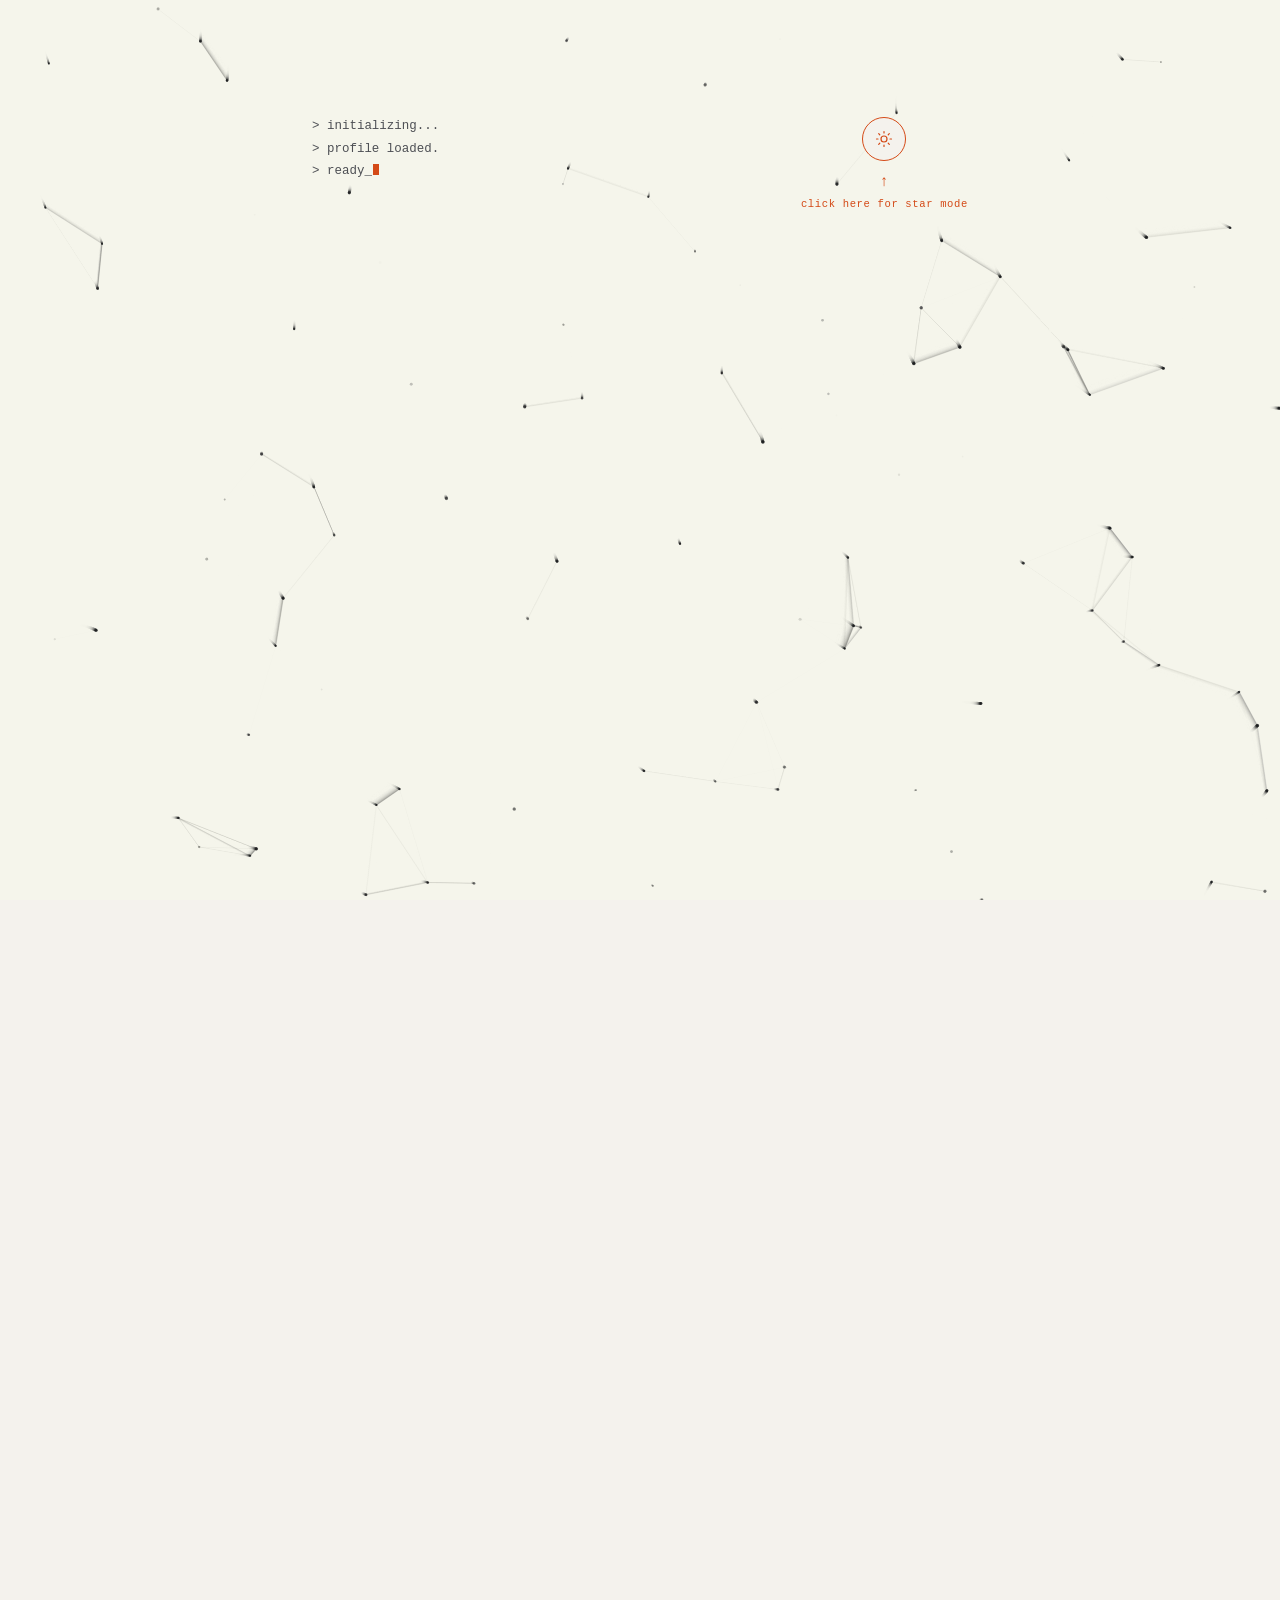
==== index.html @ dfc08e58 "Star mode works" ====
<!DOCTYPE html>
<html lang="en" data-theme="dark">
<head>
  <meta charset="UTF-8" />
  <meta name="viewport" content="width=device-width, initial-scale=1.0" />
  <title>Grigory Shatalin — Software Engineer</title>
  <meta name="description" content="Software engineer joining Circle on the payments team." />
  <link rel="preconnect" href="https://fonts.googleapis.com">
  <link rel="preconnect" href="https://fonts.gstatic.com" crossorigin>
  <link href="https://fonts.googleapis.com/css2?family=Inter:wght@300;400;500;600&display=swap" rel="stylesheet">
  <link rel="stylesheet" href="style.css" />
</head>
<body>
  <canvas id="field" aria-hidden="true"></canvas>

  <div class="constellation-labels" aria-hidden="true"></div>

  <main>

    <header>
      <div class="meta-row">
        <div class="boot" aria-hidden="true">
          <span class="boot-line" data-text="&gt; initializing..."   data-speed="22"></span>
          <span class="boot-line" data-text="&gt; profile loaded."    data-speed="22"></span>
          <span class="boot-line is-prompt" data-text="&gt; ready_"   data-speed="22"></span>
        </div>
        <div class="toggle-cluster">
          <button class="theme-toggle" id="themeToggle" aria-label="Toggle theme">
            <svg class="icon-sun" xmlns="http://www.w3.org/2000/svg" width="18" height="18" viewBox="0 0 24 24" fill="none" stroke="currentColor" stroke-width="1.6" stroke-linecap="round" stroke-linejoin="round">
              <circle cx="12" cy="12" r="4"/><path d="M12 2v2M12 20v2M4.93 4.93l1.41 1.41M17.66 17.66l1.41 1.41M2 12h2M20 12h2M4.93 19.07l1.41-1.41M17.66 6.34l1.41-1.41"/>
            </svg>
            <svg class="icon-moon" xmlns="http://www.w3.org/2000/svg" width="18" height="18" viewBox="0 0 24 24" fill="none" stroke="currentColor" stroke-width="1.6" stroke-linecap="round" stroke-linejoin="round">
              <path d="M21 12.79A9 9 0 1 1 11.21 3 7 7 0 0 0 21 12.79z"/>
            </svg>
          </button>
          <span class="toggle-hint" aria-hidden="true">
            <span class="hint-arrow">↑</span>
            <span class="hint-text hint-light">click here for star mode</span>
            <span class="hint-text hint-dark">click here for light mode</span>
          </span>
        </div>
      </div>

      <h1 class="display" aria-label="Grigory Shatalin">
        <span class="display-line" data-text="Grigory"  data-speed="80"></span>
        <span class="display-line" data-text="Shatalin" data-speed="80"></span>
      </h1>

      <p class="lede">
        Software engineer joining <a href="https://www.circle.com" class="link" data-decode target="_blank" rel="noopener noreferrer">Circle</a>'s payments team in late May. Past work across AI, finance, and data visualization — building systems that need to be reliable, fast, and clear.
      </p>
    </header>

    <section class="reveal">
      <div class="section-head">
        <span class="kicker" data-decode>Selected Work</span>
        <span class="kicker-rule" aria-hidden="true"></span>
      </div>
      <ol class="work">

        <li>
          <a class="row" href="https://github.com/grigoryshatalin/BuffAI" target="_blank" rel="noopener noreferrer">
            <span class="row-num" data-decode>001</span>
            <span class="row-body">
              <span class="row-title" data-decode>BuffAI</span>
              <span class="row-desc">Full-stack AI web application — JavaScript, Python, Handlebars.</span>
            </span>
            <span class="row-meta">
              <span class="row-arrow" aria-hidden="true">
                <svg xmlns="http://www.w3.org/2000/svg" width="13" height="13" viewBox="0 0 24 24" fill="none" stroke="currentColor" stroke-width="1.6" stroke-linecap="round" stroke-linejoin="round">
                  <line x1="7" y1="17" x2="17" y2="7"/><polyline points="7 7 17 7 17 17"/>
                </svg>
              </span>
            </span>
          </a>
        </li>

        <li>
          <a class="row" href="https://github.com/grigoryshatalin/powerbi-visuals-heatmap" target="_blank" rel="noopener noreferrer">
            <span class="row-num" data-decode>002</span>
            <span class="row-body">
              <span class="row-title" data-decode>Power BI Heatmap</span>
              <span class="row-desc">Contributed to Microsoft's open-source Power BI custom visual.</span>
            </span>
            <span class="row-meta">
              <span class="row-arrow" aria-hidden="true">
                <svg xmlns="http://www.w3.org/2000/svg" width="13" height="13" viewBox="0 0 24 24" fill="none" stroke="currentColor" stroke-width="1.6" stroke-linecap="round" stroke-linejoin="round">
                  <line x1="7" y1="17" x2="17" y2="7"/><polyline points="7 7 17 7 17 17"/>
                </svg>
              </span>
            </span>
          </a>
        </li>

        <li>
          <a class="row" href="https://github.com/grigoryshatalin/KalshiNFL" target="_blank" rel="noopener noreferrer">
            <span class="row-num" data-decode>003</span>
            <span class="row-body">
              <span class="row-title" data-decode>KalshiNFL</span>
              <span class="row-desc">Tooling for tracking NFL game odds via Kalshi's prediction markets API.</span>
            </span>
            <span class="row-meta">
              <span class="row-arrow" aria-hidden="true">
                <svg xmlns="http://www.w3.org/2000/svg" width="13" height="13" viewBox="0 0 24 24" fill="none" stroke="currentColor" stroke-width="1.6" stroke-linecap="round" stroke-linejoin="round">
                  <line x1="7" y1="17" x2="17" y2="7"/><polyline points="7 7 17 7 17 17"/>
                </svg>
              </span>
            </span>
          </a>
        </li>

      </ol>
    </section>

    <section class="reveal">
      <div class="section-head">
        <span class="kicker" data-decode>Stack</span>
        <span class="kicker-rule" aria-hidden="true"></span>
      </div>
      <dl class="stack">
        <div class="stack-row">
          <dt data-decode>&gt; languages</dt>
          <dd data-decode>JavaScript · TypeScript · Python · SQL</dd>
        </div>
        <div class="stack-row">
          <dt data-decode>&gt; frontend</dt>
          <dd data-decode>React · HTML5 Canvas · D3.js</dd>
        </div>
        <div class="stack-row">
          <dt data-decode>&gt; backend</dt>
          <dd data-decode>Node.js · REST APIs</dd>
        </div>
        <div class="stack-row">
          <dt data-decode>&gt; tooling</dt>
          <dd data-decode>Power BI SDK · Handlebars · Git</dd>
        </div>
      </dl>
    </section>

    <section class="reveal">
      <div class="section-head">
        <span class="kicker" data-decode>Approach</span>
        <span class="kicker-rule" aria-hidden="true"></span>
      </div>
      <ul class="principles">
        <li data-decode>Reliability before novelty.</li>
        <li data-decode>Clarity before cleverness.</li>
        <li data-decode>Ship — and own what you ship.</li>
      </ul>
    </section>

    <section class="reveal">
      <div class="section-head">
        <span class="kicker" data-decode>Elsewhere</span>
        <span class="kicker-rule" aria-hidden="true"></span>
      </div>
      <ul class="links-list">
        <li><a class="text-link" data-decode href="https://www.linkedin.com/in/grigory-shatalin/" target="_blank" rel="noopener noreferrer">LinkedIn</a></li>
        <li><a class="text-link" data-decode href="Software_Engineer_Resume.pdf" target="_blank" rel="noopener noreferrer">Resume</a></li>
        <li><a class="text-link" data-decode href="https://github.com/grigoryshatalin" target="_blank" rel="noopener noreferrer">GitHub</a></li>
        <li><a class="text-link" data-decode href="mailto:grshatalin@outlook.com">Email</a></li>
        <li><a class="text-link" data-decode href="https://x.com/g_shatalin" target="_blank" rel="noopener noreferrer">Twitter</a></li>
      </ul>
    </section>

    <section class="reveal">
      <div class="section-head">
        <span class="kicker" data-decode>Colophon</span>
        <span class="kicker-rule" aria-hidden="true"></span>
      </div>
      <div class="colophon">
        <p data-decode>Built with vanilla JavaScript and HTML5 canvas.</p>
        <p data-decode>No frameworks. No analytics. No tracking.</p>
        <p data-decode>Last revision: May 2026.</p>
      </div>
    </section>

    <footer class="reveal">
      <span class="signoff">
        <span class="breath-glyph" aria-hidden="true"></span>
        <span>Grigory Shatalin · 2026</span>
      </span>
    </footer>

  </main>

  <script src="script.js"></script>
</body>
</html>
---- style.css ----
/* ================================================================
   Reset
================================================================ */
*, *::before, *::after {
  box-sizing: border-box;
  margin: 0;
  padding: 0;
}

/* ================================================================
   Tokens
================================================================ */
:root {
  --bg:        #f4f2ed;
  --bg-deep:   #ecebe5;
  --text:      #0d0e10;
  --soft:      #4d4f54;
  --mute:      #9ea0a4;
  --line:      rgba(13, 14, 16, 0.10);
  --line-hi:   rgba(13, 14, 16, 0.22);
  --accent:    #d44a17;
  --field-rgb: 13, 14, 16;
}

[data-theme="dark"] {
  --bg:        #060607;
  --bg-deep:   #000000;
  --text:      #f4f3ef;
  --soft:      #aeb0b4;
  --mute:      #5a5c61;
  --line:      rgba(244, 243, 239, 0.08);
  --line-hi:   rgba(244, 243, 239, 0.22);
  --accent:    #ff9b5a;
  --field-rgb: 244, 243, 239;
}

/* ================================================================
   Base
================================================================ */
html {
  font-size: 16px;
  -webkit-font-smoothing: antialiased;
  -moz-osx-font-smoothing: grayscale;
  text-rendering: optimizeLegibility;
}

body {
  background: var(--bg);
  color: var(--text);
  font-family: "Inter", -apple-system, BlinkMacSystemFont, "Segoe UI", Helvetica, Arial, sans-serif;
  font-feature-settings: "ss01", "ss02", "cv11";
  font-weight: 400;
  line-height: 1.55;
  min-height: 100vh;
  overflow-x: hidden;
  position: relative;
  transition: background-color 0.7s ease, color 0.7s ease;
}

body::before {
  content: "";
  position: fixed;
  inset: 0;
  z-index: 0;
  pointer-events: none;
  background: radial-gradient(120% 90% at 50% 45%, transparent 50%, var(--bg-deep) 100%);
  opacity: 0.9;
}

::selection { background: var(--accent); color: var(--bg); }

/* ================================================================
   Field canvas
================================================================ */
#field {
  position: fixed;
  inset: 0;
  width: 100%;
  height: 100%;
  z-index: 0;
  pointer-events: none;
}

/* ================================================================
   Constellation labels — one floating label per constellation,
   positioned & faded by JS based on per-constellation disturbance.
   Hidden entirely in light mode.
================================================================ */
.constellation-labels {
  position: fixed;
  inset: 0;
  pointer-events: none;
  z-index: 0;
}
.constellation-label {
  position: fixed;
  top: 0;
  left: 0;
  font-family: ui-monospace, "SF Mono", Menlo, Consolas, monospace;
  font-size: 0.62rem;
  letter-spacing: 0.32em;
  color: var(--soft);
  text-transform: uppercase;
  font-weight: 500;
  white-space: nowrap;
  padding-left: 0.32em;
  pointer-events: none;
  opacity: 0;
  will-change: opacity, transform, filter;
  transition: opacity 0.6s ease, filter 0.6s ease;
}
[data-theme="light"] .constellation-labels {
  opacity: 0;
  visibility: hidden;
}

/* ================================================================
   Layout
================================================================ */
main {
  position: relative;
  z-index: 1;
  max-width: 720px;
  margin: 0 auto;
  padding: 13vh 32px 16vh;
  display: flex;
  flex-direction: column;
  gap: 11vh;
}

/* ================================================================
   Reveal animations (sections, after boot completes)
================================================================ */
.reveal {
  opacity: 0;
}
.reveal.is-visible {
  animation: reveal 1.0s cubic-bezier(0.16, 1, 0.3, 1) both;
  animation-delay: var(--delay, 0ms);
}
@keyframes reveal {
  0%   { opacity: 0; transform: translate3d(0, 18px, 0); }
  100% { opacity: 1; transform: translate3d(0, 0, 0); }
}

/* ================================================================
   Decode targets — JS scrambles + locks them char-by-char on reveal.
   While decoding, render in mono so glyph widths are stable.
================================================================ */
[data-decode] {
  font-variant-ligatures: none;
  transition: color 0.55s ease;
}
[data-decode].is-decoding {
  font-family: ui-monospace, "SF Mono", Menlo, Consolas, monospace !important;
  letter-spacing: 0 !important;
  color: var(--accent);
  transition: color 0s;
}
[data-decode].is-hovered {
  color: var(--accent);
  transition: color 0s;
}

/* ================================================================
   Header
================================================================ */
header { display: flex; flex-direction: column; gap: 56px; }

.meta-row {
  display: flex;
  align-items: flex-start;
  justify-content: space-between;
  gap: 16px;
}

/* Toggle cluster: button + hint, stacked vertically, right-aligned */
.toggle-cluster {
  display: flex;
  flex-direction: column;
  align-items: center;
  gap: 12px;
  flex-shrink: 0;
  pointer-events: auto;
}

.theme-toggle {
  background: var(--bg);
  border: 1px solid var(--line-hi);
  color: var(--text);
  cursor: pointer;
  width: 44px;
  height: 44px;
  border-radius: 50%;
  display: flex;
  align-items: center;
  justify-content: center;
  flex-shrink: 0;
  position: relative;
  transition:
    color 0.4s ease,
    border-color 0.4s ease,
    background-color 0.4s ease,
    box-shadow 0.4s ease,
    transform 0.6s cubic-bezier(0.16,1,0.3,1);
}
.theme-toggle:hover {
  color: var(--accent);
  border-color: var(--accent);
  transform: rotate(40deg);
}

/* In light mode: button glows softly to draw attention */
[data-theme="light"] .theme-toggle {
  color: var(--accent);
  border-color: var(--accent);
  animation: toggle-pulse 2.6s cubic-bezier(0.42, 0, 0.58, 1) infinite;
}
@keyframes toggle-pulse {
  0%, 100% { box-shadow: 0 0 0 0 rgba(212, 74, 23, 0.0); }
  50%      { box-shadow: 0 0 0 9px rgba(212, 74, 23, 0.14); }
}
[data-theme="light"] .theme-toggle:hover {
  animation-play-state: paused;
  box-shadow: 0 0 0 9px rgba(212, 74, 23, 0.20);
}

[data-theme="light"] .icon-moon { display: none; }
[data-theme="dark"]  .icon-sun  { display: none; }

/* Hint caption beneath the toggle — visible in both modes,
   with different text shown depending on current theme. */
.toggle-hint {
  display: flex;
  flex-direction: column;
  align-items: center;
  gap: 5px;
  font-family: ui-monospace, "SF Mono", Menlo, Consolas, monospace;
  font-size: 0.66rem;
  text-align: center;
  color: var(--accent);
  letter-spacing: 0.06em;
  line-height: 1.3;
  text-transform: lowercase;
  white-space: nowrap;
  animation: hint-flicker 3s ease-in-out infinite;
}
.hint-arrow {
  font-size: 0.95rem;
  display: inline-block;
  animation: hint-bounce 1.6s ease-in-out infinite;
}
.hint-text { display: none; }
[data-theme="light"] .hint-light { display: inline; }
[data-theme="dark"]  .hint-dark  { display: inline; }
@keyframes hint-flicker {
  0%, 100% { opacity: 0.55; }
  50%      { opacity: 1; }
}
@keyframes hint-bounce {
  0%, 100% { transform: translateY(0); }
  50%      { transform: translateY(-4px); }
}

/* ================================================================
   Boot terminal
================================================================ */
.boot {
  display: flex;
  flex-direction: column;
  gap: 4px;
  font-family: ui-monospace, "SF Mono", "JetBrains Mono", Menlo, Consolas, "Roboto Mono", monospace;
  font-size: 0.78rem;
  line-height: 1.5;
  letter-spacing: 0;
  color: var(--soft);
}

.boot-line {
  display: block;
  min-height: 1.2em;
  white-space: pre;
}

.boot-line.is-typing::after {
  content: "▍";
  display: inline-block;
  margin-left: 2px;
  color: var(--accent);
  animation: caret-blink 0.85s steps(1) infinite;
  transform: translateY(0.05em);
}

.boot-line.is-prompt.is-done::after {
  content: "";
  display: inline-block;
  width: 0.5em;
  height: 0.95em;
  background: var(--accent);
  margin-left: 1px;
  vertical-align: -0.08em;
  animation: caret-blink 1.0s steps(1) infinite;
}

@keyframes caret-blink {
  0%, 49%   { opacity: 1; }
  50%, 100% { opacity: 0; }
}

/* ================================================================
   Display headline
================================================================ */
.display {
  font-family: "Inter", sans-serif;
  font-weight: 500;
  font-size: clamp(3.5rem, 11vw, 7.75rem);
  line-height: 0.95;
  letter-spacing: -0.055em;
  color: var(--text);
  font-feature-settings: "ss01", "cv11";
  display: flex;
  flex-direction: column;
}

.display-line {
  display: block;
  min-height: 0.95em;
  white-space: pre;
}

.display-line.is-typing::after {
  content: "";
  display: inline-block;
  width: 0.55em;
  height: 0.78em;
  background: var(--accent);
  margin-left: 0.04em;
  vertical-align: -0.06em;
  animation: caret-blink 0.85s steps(1) infinite;
}

/* ================================================================
   Lede
================================================================ */
.lede {
  font-size: clamp(1.05rem, 1.4vw, 1.2rem);
  line-height: 1.55;
  font-weight: 400;
  letter-spacing: -0.012em;
  color: var(--soft);
  max-width: 50ch;
  opacity: 0;
  transform: translate3d(0, 10px, 0);
  transition: opacity 1.0s ease, transform 1.0s cubic-bezier(0.16,1,0.3,1);
}
.lede.is-visible {
  opacity: 1;
  transform: translate3d(0, 0, 0);
}

.link {
  color: var(--text);
  text-decoration: none;
  border-bottom: 1px solid var(--line-hi);
  padding-bottom: 1px;
  transition: color 0.4s ease, border-color 0.4s ease;
}
.link:hover { color: var(--accent); border-color: var(--accent); }

/* ================================================================
   Section head
================================================================ */
.section-head {
  display: flex;
  align-items: center;
  gap: 16px;
  margin-bottom: 32px;
}

.kicker {
  font-family: ui-monospace, "SF Mono", Menlo, Consolas, monospace;
  font-size: 0.72rem;
  letter-spacing: 0.10em;
  text-transform: uppercase;
  color: var(--mute);
  font-weight: 500;
  flex-shrink: 0;
  white-space: nowrap;
}

.kicker-rule {
  flex: 1;
  height: 1px;
  background: var(--line);
}

/* ================================================================
   Work rows
================================================================ */
.work {
  list-style: none;
  display: flex;
  flex-direction: column;
}

.row {
  display: grid;
  grid-template-columns: auto 1fr auto;
  align-items: baseline;
  gap: 32px;
  padding: 26px 0;
  border-top: 1px solid var(--line);
  text-decoration: none;
  color: var(--text);
  position: relative;
  transition: color 0.45s ease;
}
.work li:last-child .row { border-bottom: 1px solid var(--line); }

.row::after {
  content: "";
  position: absolute;
  left: 0;
  bottom: -1px;
  height: 1px;
  width: 100%;
  background: var(--text);
  transform: scaleX(0);
  transform-origin: 0 50%;
  transition: transform 0.7s cubic-bezier(0.16,1,0.3,1);
}
.row:hover::after { transform: scaleX(1); }

.row-num {
  font-family: ui-monospace, "SF Mono", Menlo, Consolas, monospace;
  font-size: 0.74rem;
  font-weight: 500;
  color: var(--mute);
  letter-spacing: 0.04em;
  font-variant-numeric: tabular-nums;
  transition: color 0.45s ease;
}

.row-body {
  display: flex;
  flex-direction: column;
  gap: 6px;
  min-width: 0;
}

.row-title {
  font-size: clamp(1.25rem, 2vw, 1.55rem);
  font-weight: 500;
  letter-spacing: -0.03em;
  line-height: 1.15;
  color: var(--text);
}

.row-desc {
  font-size: 0.92rem;
  font-weight: 400;
  color: var(--soft);
  line-height: 1.55;
  max-width: 56ch;
}

.row-meta { display: flex; align-items: center; }

.row-arrow {
  width: 30px;
  height: 30px;
  border: 1px solid var(--line);
  border-radius: 50%;
  display: flex;
  align-items: center;
  justify-content: center;
  color: var(--mute);
  transition: color 0.45s ease, border-color 0.45s ease, transform 0.7s cubic-bezier(0.16,1,0.3,1);
}
.row-arrow svg { transition: transform 0.55s cubic-bezier(0.16,1,0.3,1); }

.row:hover .row-num   { color: var(--text); }
.row:hover .row-arrow { color: var(--text); border-color: var(--text); }
.row:hover .row-arrow svg { transform: translate(2px, -2px); }

/* ================================================================
   Stack — terminal-style key/value list
================================================================ */
.stack {
  display: flex;
  flex-direction: column;
  gap: 10px;
  font-family: ui-monospace, "SF Mono", Menlo, Consolas, monospace;
  font-size: 0.86rem;
  line-height: 1.5;
}
.stack-row {
  display: grid;
  grid-template-columns: 13ch 1fr;
  gap: 12px;
  align-items: baseline;
}
.stack-row dt {
  color: var(--mute);
  letter-spacing: 0.02em;
}
.stack-row dd {
  color: var(--text);
  letter-spacing: 0.005em;
}

/* ================================================================
   Approach — short principles list
================================================================ */
.principles {
  list-style: none;
  display: flex;
  flex-direction: column;
  gap: 8px;
  font-family: ui-monospace, "SF Mono", Menlo, Consolas, monospace;
  font-size: 0.92rem;
  color: var(--text);
}
.principles li {
  position: relative;
  padding-left: 22px;
}
.principles li::before {
  content: "→";
  position: absolute;
  left: 0;
  color: var(--accent);
}

/* ================================================================
   Elsewhere
================================================================ */
.links-list {
  list-style: none;
  display: flex;
  flex-wrap: wrap;
  gap: 6px 28px;
}

.text-link {
  position: relative;
  font-size: 1rem;
  font-weight: 400;
  color: var(--text);
  text-decoration: none;
  display: inline-block;
  padding: 4px 0;
  background-image: linear-gradient(currentColor, currentColor);
  background-position: 0 100%;
  background-repeat: no-repeat;
  background-size: 0% 1px;
  transition: color 0.4s ease, background-size 0.55s cubic-bezier(0.16,1,0.3,1);
}
.text-link:hover { color: var(--accent); background-size: 100% 1px; }

/* ================================================================
   Colophon
================================================================ */
.colophon {
  display: flex;
  flex-direction: column;
  gap: 6px;
  font-family: ui-monospace, "SF Mono", Menlo, Consolas, monospace;
  font-size: 0.82rem;
  color: var(--soft);
  line-height: 1.6;
}

/* ================================================================
   Footer
================================================================ */
footer { padding-top: 16px; }

.signoff {
  display: inline-flex;
  align-items: center;
  gap: 12px;
  font-size: 0.78rem;
  color: var(--mute);
  font-weight: 400;
  font-family: ui-monospace, "SF Mono", Menlo, Consolas, monospace;
}

.breath-glyph {
  width: 7px;
  height: 7px;
  border-radius: 50%;
  background: var(--accent);
  will-change: transform, opacity;
  animation: glyph-breathe 8s cubic-bezier(0.42, 0, 0.58, 1) infinite;
}
@keyframes glyph-breathe {
  0%, 100% { transform: scale(0.7);  opacity: 0.5; }
  50%      { transform: scale(1.15); opacity: 1; }
}

/* ================================================================
   Responsive
================================================================ */
@media (max-width: 640px) {
  main {
    padding: 9vh 22px 12vh;
    gap: 9vh;
  }
  header { gap: 42px; }
  .display { font-size: clamp(2.85rem, 14vw, 5rem); }
  .row { grid-template-columns: auto 1fr auto; gap: 18px; padding: 22px 0; }
  .row-title { font-size: 1.2rem; }
  .lede { font-size: 1.02rem; }
  .links-list { gap: 4px 22px; }
  .stack-row { grid-template-columns: 11ch 1fr; gap: 8px; }
  .stack { font-size: 0.78rem; }
}

@media (prefers-reduced-motion: reduce) {
  *, *::before, *::after {
    animation-duration: 0.001ms !important;
    animation-iteration-count: 1 !important;
    transition-duration: 0.001ms !important;
  }
  #field { display: none; }
  .lede, .reveal { opacity: 1 !important; transform: none !important; }
}
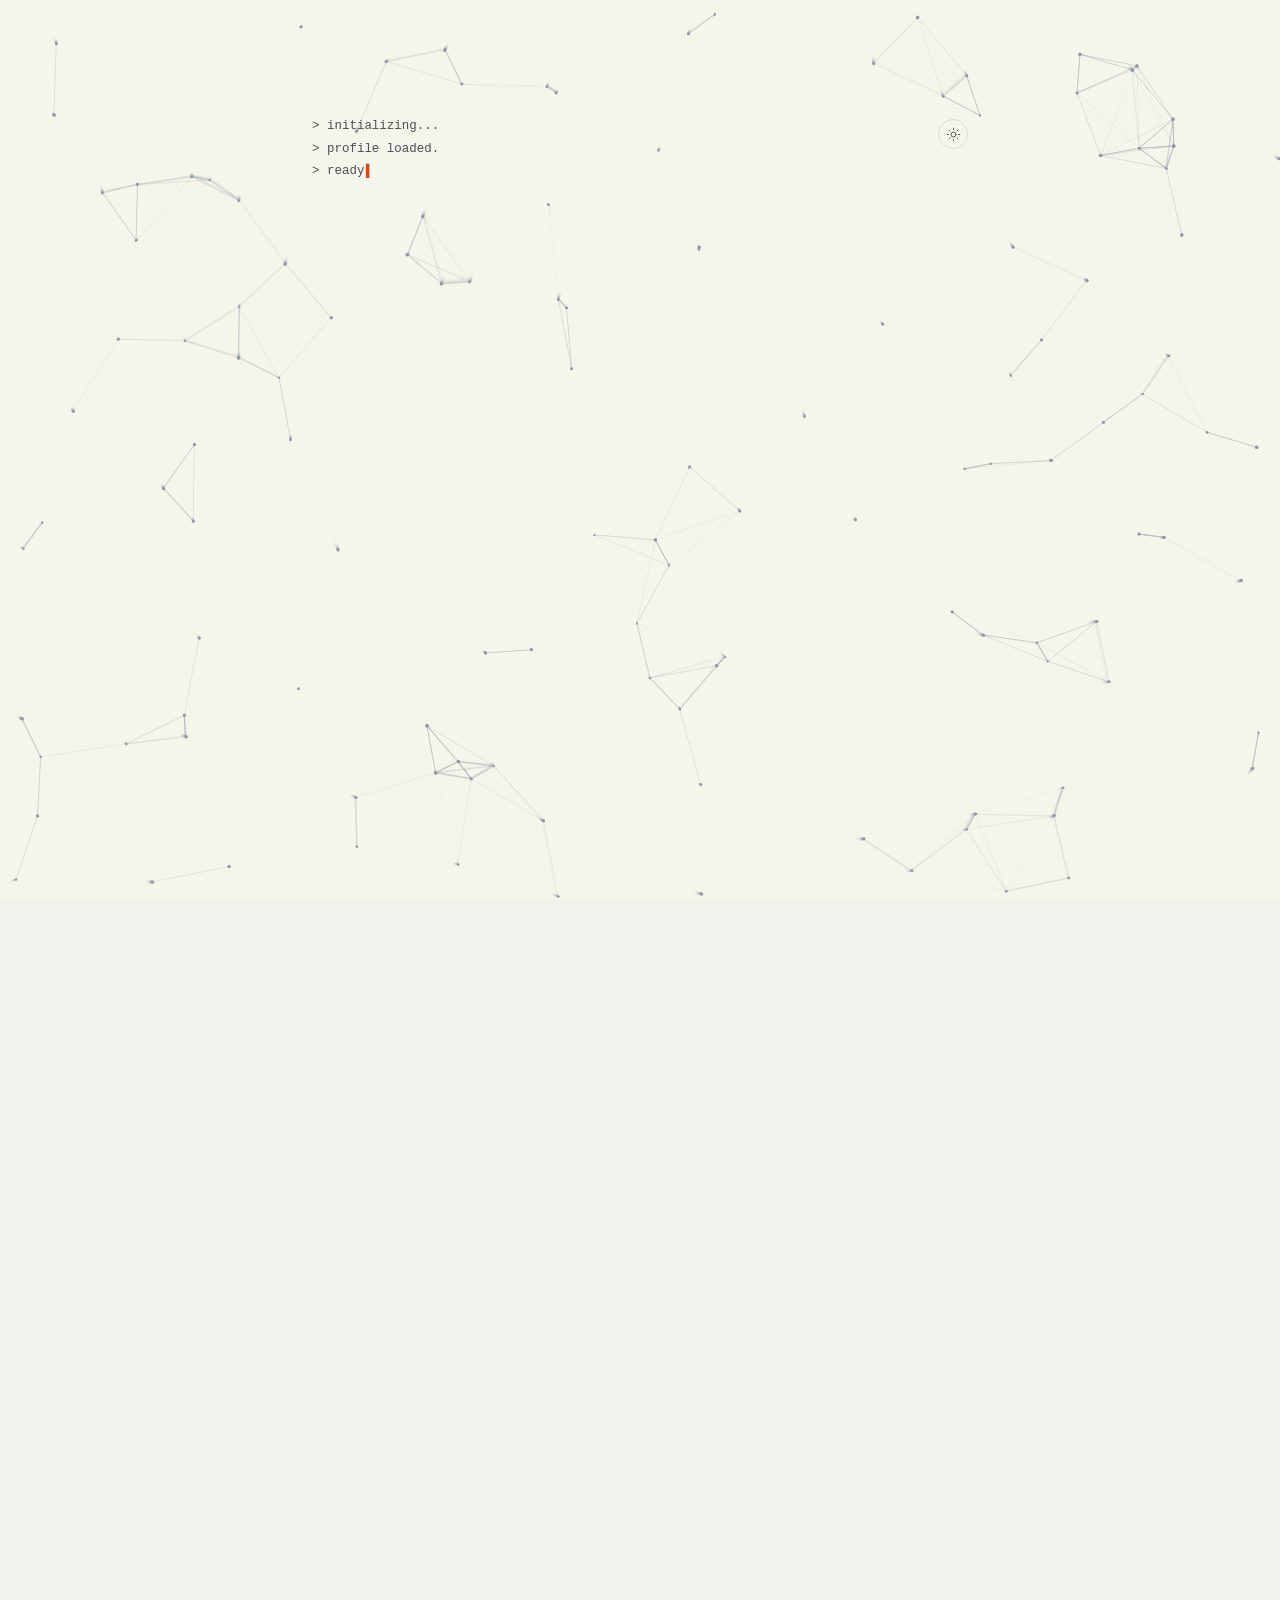
==== commit cc09e855: "Added experience and education" ====
--- a/index.html
+++ b/index.html
@@ -4,7 +4,7 @@
   <meta charset="UTF-8" />
   <meta name="viewport" content="width=device-width, initial-scale=1.0" />
   <title>Grigory Shatalin — Software Engineer</title>
-  <meta name="description" content="Software engineer joining Circle on the payments team." />
+  <meta name="description" content="Software engineer joining Circle's payments team. Researching multimodal AI at NSF iSAT, studying CS at CU Boulder." />
   <link rel="preconnect" href="https://fonts.googleapis.com">
   <link rel="preconnect" href="https://fonts.gstatic.com" crossorigin>
   <link href="https://fonts.googleapis.com/css2?family=Inter:wght@300;400;500;600&display=swap" rel="stylesheet">
@@ -13,8 +13,6 @@
 <body>
   <canvas id="field" aria-hidden="true"></canvas>
 
-  <div class="constellation-labels" aria-hidden="true"></div>
-
   <main>
 
     <header>
@@ -24,21 +22,14 @@
           <span class="boot-line" data-text="&gt; profile loaded."    data-speed="22"></span>
           <span class="boot-line is-prompt" data-text="&gt; ready_"   data-speed="22"></span>
         </div>
-        <div class="toggle-cluster">
-          <button class="theme-toggle" id="themeToggle" aria-label="Toggle theme">
-            <svg class="icon-sun" xmlns="http://www.w3.org/2000/svg" width="18" height="18" viewBox="0 0 24 24" fill="none" stroke="currentColor" stroke-width="1.6" stroke-linecap="round" stroke-linejoin="round">
-              <circle cx="12" cy="12" r="4"/><path d="M12 2v2M12 20v2M4.93 4.93l1.41 1.41M17.66 17.66l1.41 1.41M2 12h2M20 12h2M4.93 19.07l1.41-1.41M17.66 6.34l1.41-1.41"/>
-            </svg>
-            <svg class="icon-moon" xmlns="http://www.w3.org/2000/svg" width="18" height="18" viewBox="0 0 24 24" fill="none" stroke="currentColor" stroke-width="1.6" stroke-linecap="round" stroke-linejoin="round">
-              <path d="M21 12.79A9 9 0 1 1 11.21 3 7 7 0 0 0 21 12.79z"/>
-            </svg>
-          </button>
-          <span class="toggle-hint" aria-hidden="true">
-            <span class="hint-arrow">↑</span>
-            <span class="hint-text hint-light">click here for star mode</span>
-            <span class="hint-text hint-dark">click here for light mode</span>
-          </span>
-        </div>
+        <button class="theme-toggle" id="themeToggle" aria-label="Toggle theme">
+          <svg class="icon-sun" xmlns="http://www.w3.org/2000/svg" width="15" height="15" viewBox="0 0 24 24" fill="none" stroke="currentColor" stroke-width="1.5" stroke-linecap="round" stroke-linejoin="round">
+            <circle cx="12" cy="12" r="4"/><path d="M12 2v2M12 20v2M4.93 4.93l1.41 1.41M17.66 17.66l1.41 1.41M2 12h2M20 12h2M4.93 19.07l1.41-1.41M17.66 6.34l1.41-1.41"/>
+          </svg>
+          <svg class="icon-moon" xmlns="http://www.w3.org/2000/svg" width="15" height="15" viewBox="0 0 24 24" fill="none" stroke="currentColor" stroke-width="1.5" stroke-linecap="round" stroke-linejoin="round">
+            <path d="M21 12.79A9 9 0 1 1 11.21 3 7 7 0 0 0 21 12.79z"/>
+          </svg>
+        </button>
       </div>
 
       <h1 class="display" aria-label="Grigory Shatalin">
@@ -47,13 +38,102 @@
       </h1>
 
       <p class="lede">
-        Software engineer joining <a href="https://www.circle.com" class="link" data-decode target="_blank" rel="noopener noreferrer">Circle</a>'s payments team in late May. Past work across AI, finance, and data visualization — building systems that need to be reliable, fast, and clear.
+        Software engineer joining <a href="https://www.circle.com" class="link" data-decode target="_blank" rel="noopener noreferrer">Circle</a>'s payments team in late May. Currently researching multimodal AI at the <a href="https://www.colorado.edu/research/ai-institute/" class="link" data-decode target="_blank" rel="noopener noreferrer">NSF iSAT</a> institute and studying CS at CU Boulder.
       </p>
+
+      <ul class="top-links">
+        <li><a class="top-link" data-decode href="Software_Engineer_Resume.pdf" target="_blank" rel="noopener noreferrer">Resume</a></li>
+        <li><a class="top-link" data-decode href="https://www.linkedin.com/in/grigory-shatalin/" target="_blank" rel="noopener noreferrer">LinkedIn</a></li>
+        <li><a class="top-link" data-decode href="https://github.com/grigoryshatalin" target="_blank" rel="noopener noreferrer">GitHub</a></li>
+        <li><a class="top-link" data-decode href="mailto:grshatalin@outlook.com">Email</a></li>
+        <li><a class="top-link" data-decode href="https://x.com/g_shatalin" target="_blank" rel="noopener noreferrer">Twitter</a></li>
+      </ul>
     </header>
 
     <section class="reveal">
       <div class="section-head">
-        <span class="kicker" data-decode>Selected Work</span>
+        <span class="kicker" data-decode>Experience</span>
+        <span class="kicker-rule" aria-hidden="true"></span>
+      </div>
+
+      <ol class="entries">
+        <li class="entry">
+          <div class="entry-head">
+            <div class="entry-title-block">
+              <h3 class="entry-title" data-decode>Undergraduate Research Intern</h3>
+              <p class="entry-org">NSF AI Institute for Student-AI Teaming (iSAT)</p>
+            </div>
+            <div class="entry-meta">
+              <span class="entry-loc">Boulder, CO</span>
+              <span class="entry-date">2025 — Present</span>
+            </div>
+          </div>
+          <ul class="entry-bullets">
+            <li>Developed AI classroom partners in Python and TypeScript, enhancing response pipelines with retrieval-augmented generation and multimodal embeddings.</li>
+            <li>Built scalable multimodal ML systems across speech, gaze, text, and video — with data pipelines for preprocessing, annotation, and evaluation in collaborative learning environments.</li>
+          </ul>
+        </li>
+        <li class="entry">
+          <div class="entry-head">
+            <div class="entry-title-block">
+              <h3 class="entry-title" data-decode>Software Engineering Intern</h3>
+              <p class="entry-org">Akvelon</p>
+            </div>
+            <div class="entry-meta">
+              <span class="entry-loc">Bellevue, WA</span>
+              <span class="entry-date">Jun — Aug 2023</span>
+            </div>
+          </div>
+          <ul class="entry-bullets">
+            <li>Modernized server data handling and added security features across four open-source Microsoft Power BI visuals in TypeScript — see <a class="link" href="https://github.com/microsoft/powerbi-visuals-heatmap/pull/119" target="_blank" rel="noopener noreferrer" data-decode>heatmap PR #119</a>.</li>
+            <li>Built IoT devices and processed 1M+ environmental readings in SQL on Azure for the city of Bellevue's Air Quality project.</li>
+          </ul>
+        </li>
+      </ol>
+    </section>
+
+    <section class="reveal">
+      <div class="section-head">
+        <span class="kicker" data-decode>Education</span>
+        <span class="kicker-rule" aria-hidden="true"></span>
+      </div>
+
+      <figure class="buffalo-stage" aria-hidden="true">
+        <canvas id="buffalo"></canvas>
+        <figcaption class="buffalo-caption" data-decode>// go buffs</figcaption>
+      </figure>
+
+      <ol class="entries">
+        <li class="entry">
+          <div class="entry-head">
+            <div class="entry-title-block">
+              <h3 class="entry-title" data-decode>B.S. Computer Science</h3>
+              <p class="entry-org">University of Colorado Boulder</p>
+            </div>
+            <div class="entry-meta">
+              <span class="entry-loc">Boulder, CO</span>
+              <span class="entry-date">Expected May 2027 · GPA 3.8</span>
+            </div>
+          </div>
+        </li>
+        <li class="entry">
+          <div class="entry-head">
+            <div class="entry-title-block">
+              <h3 class="entry-title" data-decode>A.S. Computer Science (DTA/MRP)</h3>
+              <p class="entry-org">Lake Washington Institute of Technology</p>
+            </div>
+            <div class="entry-meta">
+              <span class="entry-loc">Kirkland, WA</span>
+              <span class="entry-date">July 2024 · GPA 4.0</span>
+            </div>
+          </div>
+        </li>
+      </ol>
+    </section>
+
+    <section class="reveal">
+      <div class="section-head">
+        <span class="kicker" data-decode>Selected Projects</span>
         <span class="kicker-rule" aria-hidden="true"></span>
       </div>
       <ol class="work">
@@ -63,7 +143,7 @@
             <span class="row-num" data-decode>001</span>
             <span class="row-body">
               <span class="row-title" data-decode>BuffAI</span>
-              <span class="row-desc">Full-stack AI web application — JavaScript, Python, Handlebars.</span>
+              <span class="row-desc">Acting team lead and ML developer — AI-powered course planner for CU Boulder built on Ollama, with a Node.js / SQL stack tracking degree progress in real time.</span>
             </span>
             <span class="row-meta">
               <span class="row-arrow" aria-hidden="true">
@@ -76,11 +156,11 @@
         </li>
 
         <li>
-          <a class="row" href="https://github.com/grigoryshatalin/powerbi-visuals-heatmap" target="_blank" rel="noopener noreferrer">
+          <a class="row" href="https://github.com/grigoryshatalin" target="_blank" rel="noopener noreferrer">
             <span class="row-num" data-decode>002</span>
             <span class="row-body">
-              <span class="row-title" data-decode>Power BI Heatmap</span>
-              <span class="row-desc">Contributed to Microsoft's open-source Power BI custom visual.</span>
+              <span class="row-title" data-decode>Circle × Solana Payments</span>
+              <span class="row-desc">MBC 2025 finalist — top 5 of 200+ submissions. Non-custodial USDC-to-fiat: a Chrome extension mints a just-in-time virtual Mastercard from an on-chain transfer at checkout.</span>
             </span>
             <span class="row-meta">
               <span class="row-arrow" aria-hidden="true">
@@ -120,19 +200,19 @@
       <dl class="stack">
         <div class="stack-row">
           <dt data-decode>&gt; languages</dt>
-          <dd data-decode>JavaScript · TypeScript · Python · SQL</dd>
-        </div>
-        <div class="stack-row">
-          <dt data-decode>&gt; frontend</dt>
-          <dd data-decode>React · HTML5 Canvas · D3.js</dd>
-        </div>
-        <div class="stack-row">
-          <dt data-decode>&gt; backend</dt>
-          <dd data-decode>Node.js · REST APIs</dd>
-        </div>
-        <div class="stack-row">
-          <dt data-decode>&gt; tooling</dt>
-          <dd data-decode>Power BI SDK · Handlebars · Git</dd>
+          <dd data-decode>Python · TypeScript · JavaScript · C · SQL · Bash</dd>
+        </div>
+        <div class="stack-row">
+          <dt data-decode>&gt; runtimes</dt>
+          <dd data-decode>Node.js · Chrome Extensions (MV3) · Linux (RHEL/Ubuntu)</dd>
+        </div>
+        <div class="stack-row">
+          <dt data-decode>&gt; systems</dt>
+          <dd data-decode>Docker · Git · Solana (SPL Tokens, RPC)</dd>
+        </div>
+        <div class="stack-row">
+          <dt data-decode>&gt; ml</dt>
+          <dd data-decode>RAG · Multimodal pipelines · Backend APIs</dd>
         </div>
       </dl>
     </section>
@@ -146,20 +226,6 @@
         <li data-decode>Reliability before novelty.</li>
         <li data-decode>Clarity before cleverness.</li>
         <li data-decode>Ship — and own what you ship.</li>
-      </ul>
-    </section>
-
-    <section class="reveal">
-      <div class="section-head">
-        <span class="kicker" data-decode>Elsewhere</span>
-        <span class="kicker-rule" aria-hidden="true"></span>
-      </div>
-      <ul class="links-list">
-        <li><a class="text-link" data-decode href="https://www.linkedin.com/in/grigory-shatalin/" target="_blank" rel="noopener noreferrer">LinkedIn</a></li>
-        <li><a class="text-link" data-decode href="Software_Engineer_Resume.pdf" target="_blank" rel="noopener noreferrer">Resume</a></li>
-        <li><a class="text-link" data-decode href="https://github.com/grigoryshatalin" target="_blank" rel="noopener noreferrer">GitHub</a></li>
-        <li><a class="text-link" data-decode href="mailto:grshatalin@outlook.com">Email</a></li>
-        <li><a class="text-link" data-decode href="https://x.com/g_shatalin" target="_blank" rel="noopener noreferrer">Twitter</a></li>
       </ul>
     </section>
 
--- a/style.css
+++ b/style.css
@@ -19,7 +19,8 @@
   --line:      rgba(13, 14, 16, 0.10);
   --line-hi:   rgba(13, 14, 16, 0.22);
   --accent:    #d44a17;
-  --field-rgb: 13, 14, 16;
+  --field-rgb:   138, 144, 156;
+  --buffalo-rgb: 30, 32, 38;
 }
 
 [data-theme="dark"] {
@@ -31,7 +32,8 @@
   --line:      rgba(244, 243, 239, 0.08);
   --line-hi:   rgba(244, 243, 239, 0.22);
   --accent:    #ff9b5a;
-  --field-rgb: 244, 243, 239;
+  --field-rgb:   244, 243, 239;
+  --buffalo-rgb: 244, 243, 239;
 }
 
 /* ================================================================
@@ -82,39 +84,6 @@
 }
 
 /* ================================================================
-   Constellation labels — one floating label per constellation,
-   positioned & faded by JS based on per-constellation disturbance.
-   Hidden entirely in light mode.
-================================================================ */
-.constellation-labels {
-  position: fixed;
-  inset: 0;
-  pointer-events: none;
-  z-index: 0;
-}
-.constellation-label {
-  position: fixed;
-  top: 0;
-  left: 0;
-  font-family: ui-monospace, "SF Mono", Menlo, Consolas, monospace;
-  font-size: 0.62rem;
-  letter-spacing: 0.32em;
-  color: var(--soft);
-  text-transform: uppercase;
-  font-weight: 500;
-  white-space: nowrap;
-  padding-left: 0.32em;
-  pointer-events: none;
-  opacity: 0;
-  will-change: opacity, transform, filter;
-  transition: opacity 0.6s ease, filter 0.6s ease;
-}
-[data-theme="light"] .constellation-labels {
-  opacity: 0;
-  visibility: hidden;
-}
-
-/* ================================================================
    Layout
 ================================================================ */
 main {
@@ -149,7 +118,7 @@
 ================================================================ */
 [data-decode] {
   font-variant-ligatures: none;
-  transition: color 0.55s ease;
+  transition: color 0.5s ease;
 }
 [data-decode].is-decoding {
   font-family: ui-monospace, "SF Mono", Menlo, Consolas, monospace !important;
@@ -157,10 +126,6 @@
   color: var(--accent);
   transition: color 0s;
 }
-[data-decode].is-hovered {
-  color: var(--accent);
-  transition: color 0s;
-}
 
 /* ================================================================
    Header
@@ -174,93 +139,29 @@
   gap: 16px;
 }
 
-/* Toggle cluster: button + hint, stacked vertically, right-aligned */
-.toggle-cluster {
-  display: flex;
-  flex-direction: column;
-  align-items: center;
-  gap: 12px;
-  flex-shrink: 0;
-  pointer-events: auto;
-}
-
 .theme-toggle {
-  background: var(--bg);
-  border: 1px solid var(--line-hi);
-  color: var(--text);
+  background: transparent;
+  border: 1px solid var(--line);
+  color: var(--soft);
   cursor: pointer;
-  width: 44px;
-  height: 44px;
+  width: 30px;
+  height: 30px;
   border-radius: 50%;
   display: flex;
   align-items: center;
   justify-content: center;
   flex-shrink: 0;
-  position: relative;
-  transition:
-    color 0.4s ease,
-    border-color 0.4s ease,
-    background-color 0.4s ease,
-    box-shadow 0.4s ease,
-    transform 0.6s cubic-bezier(0.16,1,0.3,1);
+  transition: color 0.4s ease, border-color 0.4s ease, transform 0.6s cubic-bezier(0.16,1,0.3,1);
+  pointer-events: auto;
+  margin-top: 2px;
 }
 .theme-toggle:hover {
-  color: var(--accent);
-  border-color: var(--accent);
+  color: var(--text);
+  border-color: var(--line-hi);
   transform: rotate(40deg);
 }
-
-/* In light mode: button glows softly to draw attention */
-[data-theme="light"] .theme-toggle {
-  color: var(--accent);
-  border-color: var(--accent);
-  animation: toggle-pulse 2.6s cubic-bezier(0.42, 0, 0.58, 1) infinite;
-}
-@keyframes toggle-pulse {
-  0%, 100% { box-shadow: 0 0 0 0 rgba(212, 74, 23, 0.0); }
-  50%      { box-shadow: 0 0 0 9px rgba(212, 74, 23, 0.14); }
-}
-[data-theme="light"] .theme-toggle:hover {
-  animation-play-state: paused;
-  box-shadow: 0 0 0 9px rgba(212, 74, 23, 0.20);
-}
-
 [data-theme="light"] .icon-moon { display: none; }
 [data-theme="dark"]  .icon-sun  { display: none; }
-
-/* Hint caption beneath the toggle — visible in both modes,
-   with different text shown depending on current theme. */
-.toggle-hint {
-  display: flex;
-  flex-direction: column;
-  align-items: center;
-  gap: 5px;
-  font-family: ui-monospace, "SF Mono", Menlo, Consolas, monospace;
-  font-size: 0.66rem;
-  text-align: center;
-  color: var(--accent);
-  letter-spacing: 0.06em;
-  line-height: 1.3;
-  text-transform: lowercase;
-  white-space: nowrap;
-  animation: hint-flicker 3s ease-in-out infinite;
-}
-.hint-arrow {
-  font-size: 0.95rem;
-  display: inline-block;
-  animation: hint-bounce 1.6s ease-in-out infinite;
-}
-.hint-text { display: none; }
-[data-theme="light"] .hint-light { display: inline; }
-[data-theme="dark"]  .hint-dark  { display: inline; }
-@keyframes hint-flicker {
-  0%, 100% { opacity: 0.55; }
-  50%      { opacity: 1; }
-}
-@keyframes hint-bounce {
-  0%, 100% { transform: translateY(0); }
-  50%      { transform: translateY(-4px); }
-}
 
 /* ================================================================
    Boot terminal
@@ -368,6 +269,48 @@
 .link:hover { color: var(--accent); border-color: var(--accent); }
 
 /* ================================================================
+   Top links bar — quick access in the hero
+================================================================ */
+.top-links {
+  list-style: none;
+  display: flex;
+  flex-wrap: wrap;
+  gap: 4px 24px;
+  font-family: ui-monospace, "SF Mono", Menlo, Consolas, monospace;
+  font-size: 0.78rem;
+  letter-spacing: 0.04em;
+  margin-top: 4px;
+  opacity: 0;
+  transform: translate3d(0, 8px, 0);
+  transition: opacity 0.9s ease, transform 0.9s cubic-bezier(0.16,1,0.3,1);
+}
+.top-links.is-visible {
+  opacity: 1;
+  transform: translate3d(0, 0, 0);
+}
+
+.top-link {
+  position: relative;
+  color: var(--soft);
+  text-decoration: none;
+  padding: 4px 0;
+  background-image: linear-gradient(currentColor, currentColor);
+  background-position: 0 100%;
+  background-repeat: no-repeat;
+  background-size: 0% 1px;
+  transition: color 0.4s ease, background-size 0.55s cubic-bezier(0.16,1,0.3,1);
+}
+.top-link::before {
+  content: "→";
+  display: inline-block;
+  margin-right: 6px;
+  color: var(--mute);
+  transition: color 0.4s ease, transform 0.4s ease;
+}
+.top-link:hover { color: var(--accent); background-size: 100% 1px; }
+.top-link:hover::before { color: var(--accent); transform: translateX(2px); }
+
+/* ================================================================
    Section head
 ================================================================ */
 .section-head {
@@ -424,7 +367,7 @@
   bottom: -1px;
   height: 1px;
   width: 100%;
-  background: var(--text);
+  background: var(--accent);
   transform: scaleX(0);
   transform-origin: 0 50%;
   transition: transform 0.7s cubic-bezier(0.16,1,0.3,1);
@@ -479,9 +422,128 @@
 }
 .row-arrow svg { transition: transform 0.55s cubic-bezier(0.16,1,0.3,1); }
 
-.row:hover .row-num   { color: var(--text); }
-.row:hover .row-arrow { color: var(--text); border-color: var(--text); }
+.row:hover .row-num,
+.row:hover .row-title  { color: var(--accent); }
+.row:hover .row-arrow  { color: var(--accent); border-color: var(--accent); }
 .row:hover .row-arrow svg { transform: translate(2px, -2px); }
+
+/* ================================================================
+   Entries (Education, Experience)
+================================================================ */
+.entries {
+  list-style: none;
+  display: flex;
+  flex-direction: column;
+}
+
+.entry {
+  padding: 26px 0;
+  border-top: 1px solid var(--line);
+}
+.entries li:last-child { border-bottom: 1px solid var(--line); }
+
+.entry-head {
+  display: flex;
+  justify-content: space-between;
+  align-items: flex-start;
+  gap: 24px;
+  flex-wrap: wrap;
+}
+
+.entry-title-block {
+  display: flex;
+  flex-direction: column;
+  gap: 4px;
+  min-width: 0;
+}
+
+.entry-title {
+  font-size: clamp(1.05rem, 1.6vw, 1.2rem);
+  font-weight: 500;
+  letter-spacing: -0.02em;
+  line-height: 1.2;
+  color: var(--text);
+}
+
+.entry-org {
+  font-size: 0.92rem;
+  color: var(--soft);
+  letter-spacing: -0.005em;
+}
+
+.entry-meta {
+  display: flex;
+  flex-direction: column;
+  align-items: flex-end;
+  gap: 3px;
+  font-family: ui-monospace, "SF Mono", Menlo, Consolas, monospace;
+  font-size: 0.74rem;
+  color: var(--mute);
+  letter-spacing: 0.02em;
+  white-space: nowrap;
+  flex-shrink: 0;
+  font-variant-numeric: tabular-nums;
+}
+
+.entry-loc { color: var(--accent); }
+
+.entry-bullets {
+  list-style: none;
+  display: flex;
+  flex-direction: column;
+  gap: 8px;
+  padding-left: 16px;
+  margin-top: 14px;
+}
+
+.entry-bullets li {
+  position: relative;
+  font-size: 0.92rem;
+  color: var(--soft);
+  line-height: 1.55;
+}
+
+.entry-bullets li::before {
+  content: "·";
+  position: absolute;
+  left: -14px;
+  top: -3px;
+  color: var(--accent);
+  font-size: 1.3rem;
+  line-height: 1;
+}
+
+/* ================================================================
+   Buffalo (particle constellation)
+================================================================ */
+.buffalo-stage {
+  width: 100%;
+  max-width: 460px;
+  aspect-ratio: 1.15 / 1;
+  margin: 0 auto 36px;
+  position: relative;
+  display: flex;
+  align-items: center;
+  justify-content: center;
+}
+
+#buffalo {
+  width: 100%;
+  height: 100%;
+  display: block;
+}
+
+.buffalo-caption {
+  position: absolute;
+  bottom: -4px;
+  left: 50%;
+  transform: translateX(-50%);
+  font-family: ui-monospace, "SF Mono", Menlo, Consolas, monospace;
+  font-size: 0.7rem;
+  letter-spacing: 0.08em;
+  color: var(--mute);
+  white-space: nowrap;
+}
 
 /* ================================================================
    Stack — terminal-style key/value list
@@ -615,6 +677,9 @@
   .links-list { gap: 4px 22px; }
   .stack-row { grid-template-columns: 11ch 1fr; gap: 8px; }
   .stack { font-size: 0.78rem; }
+  .entry-head { flex-direction: column; gap: 8px; }
+  .entry-meta { align-items: flex-start; flex-direction: row; gap: 12px; flex-wrap: wrap; }
+  .buffalo-stage { max-width: 320px; margin-bottom: 28px; }
 }
 
 @media (prefers-reduced-motion: reduce) {
@@ -623,6 +688,12 @@
     animation-iteration-count: 1 !important;
     transition-duration: 0.001ms !important;
   }
-  #field { display: none; }
+  #field, #buffalo { display: none; }
   .lede, .reveal { opacity: 1 !important; transform: none !important; }
-}
+  .buffalo-stage::before {
+    content: "🦬";
+    font-size: 7rem;
+    line-height: 1;
+    opacity: 0.55;
+  }
+}
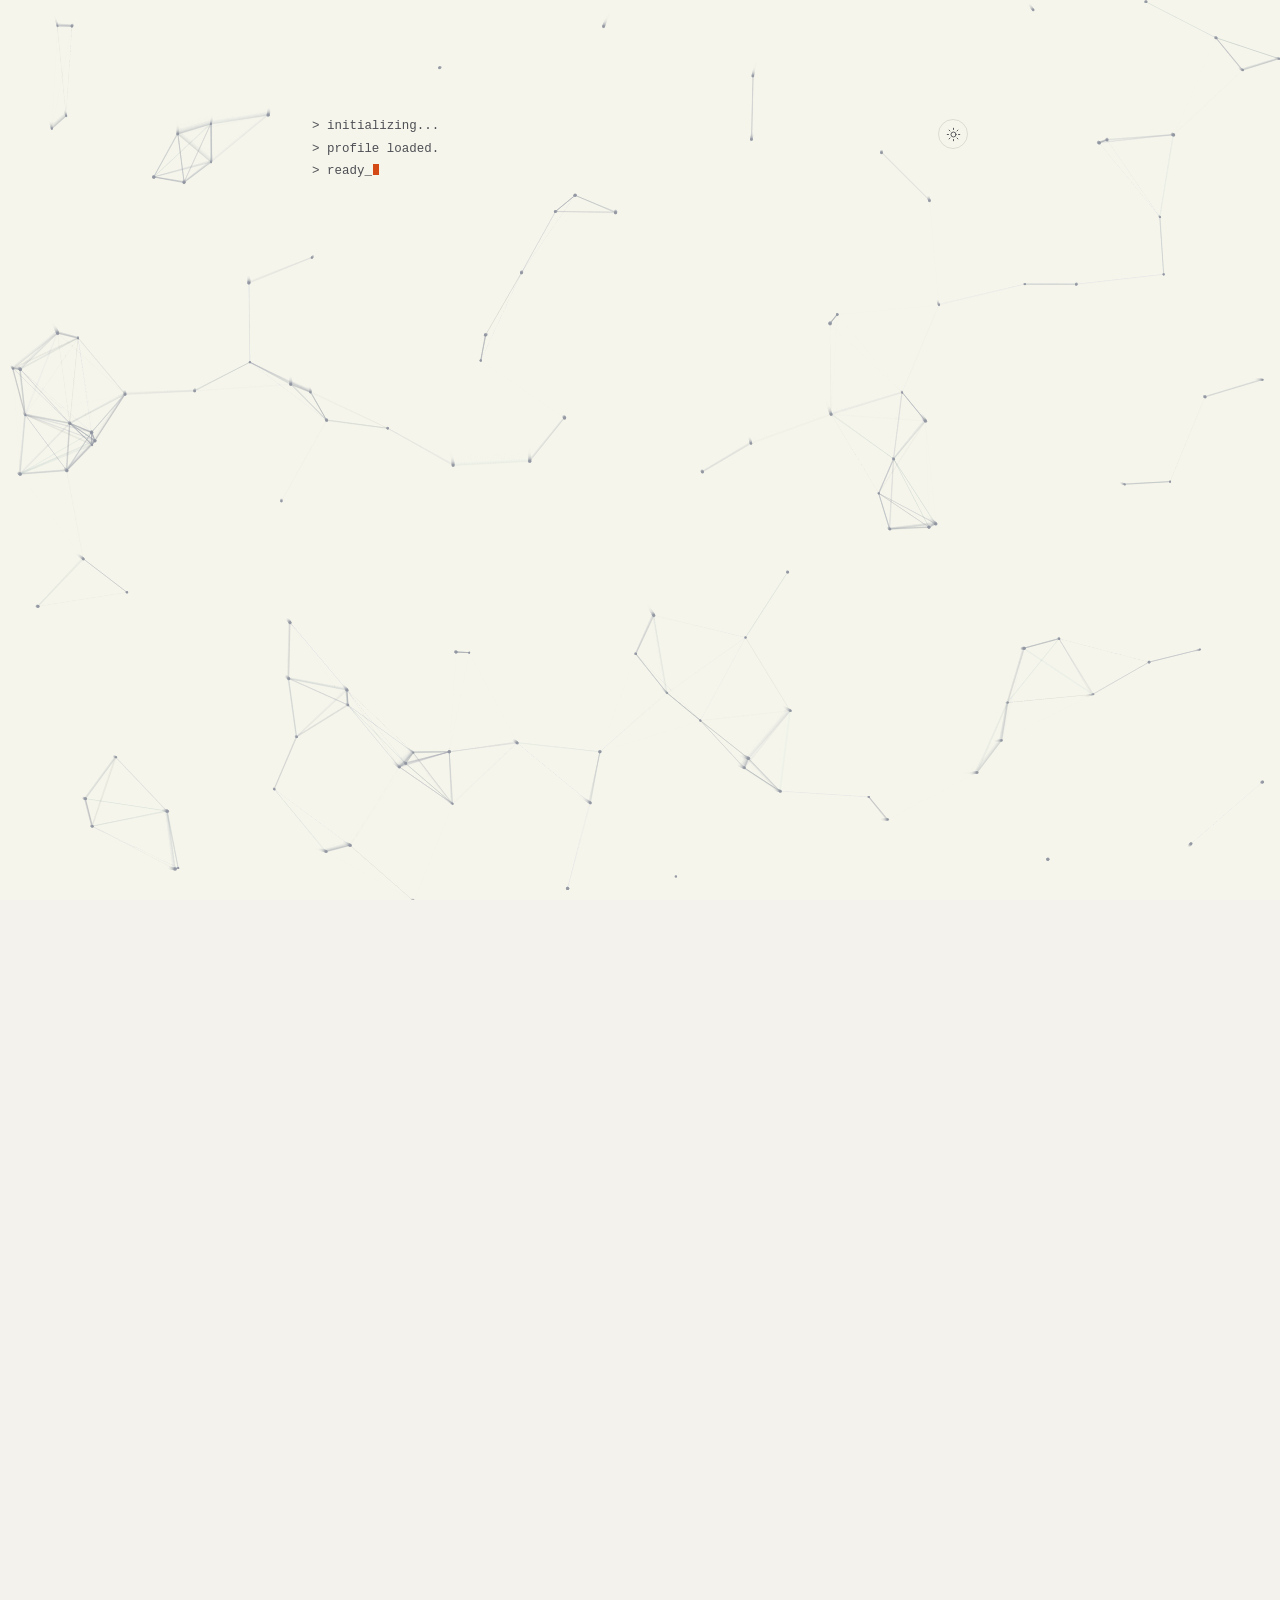
==== commit 5b895845: "mobile fix" ====
--- a/index.html
+++ b/index.html
@@ -69,8 +69,8 @@
             </div>
           </div>
           <ul class="entry-bullets">
-            <li>Developed AI classroom partners in Python and TypeScript, enhancing response pipelines with retrieval-augmented generation and multimodal embeddings.</li>
-            <li>Built scalable multimodal ML systems across speech, gaze, text, and video — with data pipelines for preprocessing, annotation, and evaluation in collaborative learning environments.</li>
+            <li>Building classroom AI partners in Python and TypeScript — response pipelines wired up with RAG and multimodal embeddings.</li>
+            <li>Wrangling the multimodal stack: speech, gaze, text, and video flowing through annotation, evaluation, and live learning experiments.</li>
           </ul>
         </li>
         <li class="entry">
@@ -85,8 +85,8 @@
             </div>
           </div>
           <ul class="entry-bullets">
-            <li>Modernized server data handling and added security features across four open-source Microsoft Power BI visuals in TypeScript — see <a class="link" href="https://github.com/microsoft/powerbi-visuals-heatmap/pull/119" target="_blank" rel="noopener noreferrer" data-decode>heatmap PR #119</a>.</li>
-            <li>Built IoT devices and processed 1M+ environmental readings in SQL on Azure for the city of Bellevue's Air Quality project.</li>
+            <li>Hardened four Microsoft Power BI visuals in TypeScript — modernized data handling, security fixes shipped upstream (<a class="link" href="https://github.com/microsoft/powerbi-visuals-heatmap/pull/119" target="_blank" rel="noopener noreferrer" data-decode>heatmap PR #119</a>).</li>
+            <li>Designed IoT sensors that pushed a million+ environmental readings into Azure SQL for Bellevue's air-quality program.</li>
           </ul>
         </li>
       </ol>
--- a/style.css
+++ b/style.css
@@ -81,6 +81,11 @@
   height: 100%;
   z-index: 0;
   pointer-events: none;
+  /* Promote to its own compositing layer — keeps iOS Safari from
+     dropping the fixed canvas mid-scroll when the URL bar toggles. */
+  transform: translateZ(0);
+  will-change: transform;
+  backface-visibility: hidden;
 }
 
 /* ================================================================
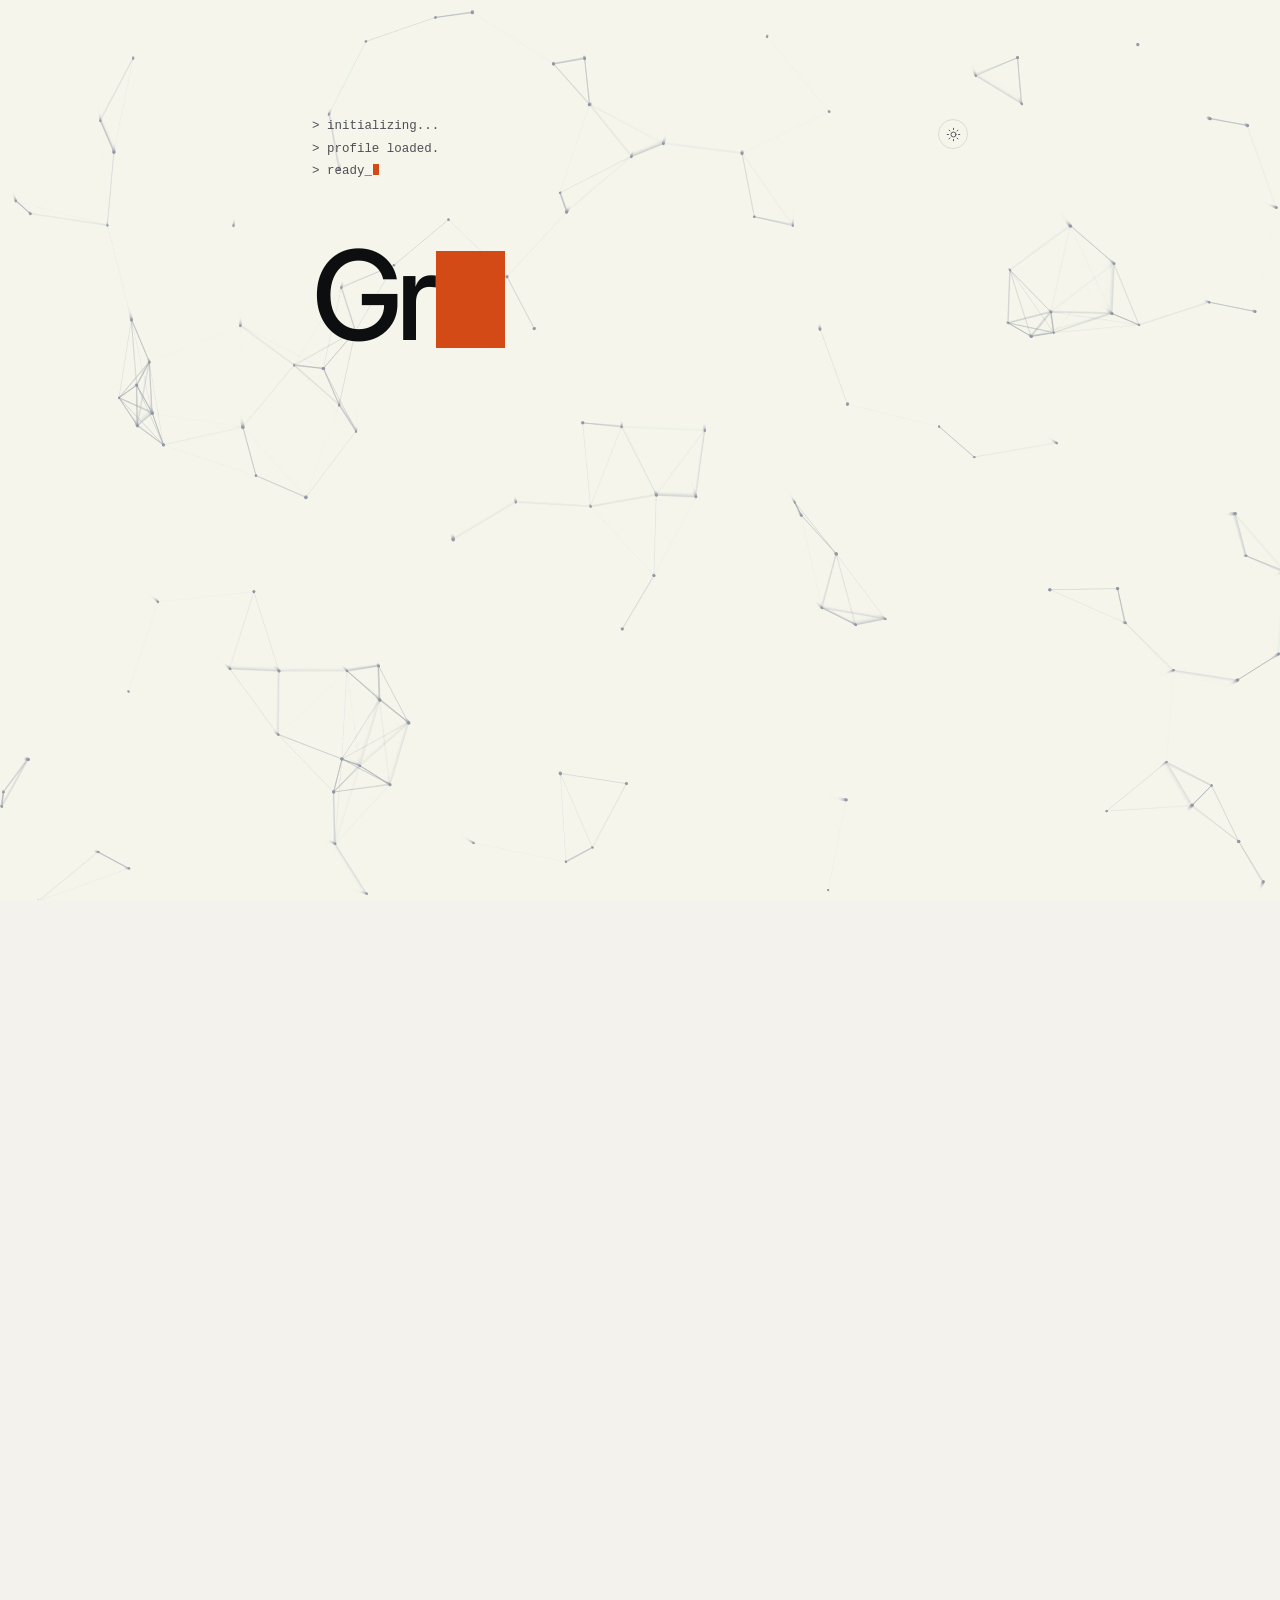
==== commit a38779d7: "Agent P&L and amazon" ====
--- a/index.html
+++ b/index.html
@@ -4,7 +4,7 @@
   <meta charset="UTF-8" />
   <meta name="viewport" content="width=device-width, initial-scale=1.0" />
   <title>Grigory Shatalin — Software Engineer</title>
-  <meta name="description" content="Software engineer joining Circle's payments team. Researching multimodal AI at NSF iSAT, studying CS at CU Boulder." />
+  <meta name="description" content="Software engineer interning at the AWS database infrastructure team at Amazon. Researching multimodal AI at NSF iSAT, studying CS at CU Boulder." />
   <link rel="preconnect" href="https://fonts.googleapis.com">
   <link rel="preconnect" href="https://fonts.gstatic.com" crossorigin>
   <link href="https://fonts.googleapis.com/css2?family=Inter:wght@300;400;500;600&display=swap" rel="stylesheet">
@@ -38,7 +38,7 @@
       </h1>
 
       <p class="lede">
-        Software engineer joining <a href="https://www.circle.com" class="link" data-decode target="_blank" rel="noopener noreferrer">Circle</a>'s payments team in late May. Currently researching multimodal AI at the <a href="https://www.colorado.edu/research/ai-institute/" class="link" data-decode target="_blank" rel="noopener noreferrer">NSF iSAT</a> institute and studying CS at CU Boulder.
+        Software engineer currently interning at <a href="https://aws.amazon.com" class="link" data-decode target="_blank" rel="noopener noreferrer">AWS</a> on the database infrastructure team. Previously at <a href="https://www.circle.com" class="link" data-decode target="_blank" rel="noopener noreferrer">Circle</a>, and studying CS at CU Boulder.
       </p>
 
       <ul class="top-links">
@@ -60,12 +60,29 @@
         <li class="entry">
           <div class="entry-head">
             <div class="entry-title-block">
+              <h3 class="entry-title" data-decode>Software Engineering Intern</h3>
+              <p class="entry-org">Circle</p>
+            </div>
+            <div class="entry-meta">
+              <span class="entry-loc">Remote</span>
+              <span class="entry-date">May 2026 — Present</span>
+            </div>
+          </div>
+          <ul class="entry-bullets">
+            <li>Built and shipped @circle-fin/cpn, a typed TypeScript SDK for cross-border settlement on the Circle Payments Network, turning integration errors into compile-time guarantees.</li>
+            <li>Designed structured error handling with exponential-backoff retries against CPN's REST APIs, making cross-border settlement flows fault-tolerant and resilient by default.</li>
+            <li>Abstracted travel-rule compliance, Permit2 approvals, and JWE encryption behind typed helpers; authored an MCP server surfacing integration constraints and Solana signing requirements at development time.</li>
+          </ul>
+        </li>
+        <li class="entry">
+          <div class="entry-head">
+            <div class="entry-title-block">
               <h3 class="entry-title" data-decode>Undergraduate Research Intern</h3>
               <p class="entry-org">NSF AI Institute for Student-AI Teaming (iSAT)</p>
             </div>
             <div class="entry-meta">
               <span class="entry-loc">Boulder, CO</span>
-              <span class="entry-date">2025 — Present</span>
+              <span class="entry-date">2025 — 2026</span>
             </div>
           </div>
           <ul class="entry-bullets">
@@ -133,7 +150,69 @@
 
     <section class="reveal">
       <div class="section-head">
-        <span class="kicker" data-decode>Selected Projects</span>
+        <span class="kicker" data-decode>Building Now</span>
+        <span class="kicker-rule" aria-hidden="true"></span>
+      </div>
+      <ol class="work">
+
+        <li>
+          <a class="row" href="https://github.com/grigoryshatalin/ironmanapp" target="_blank" rel="noopener noreferrer">
+            <span class="row-num" data-decode>001</span>
+            <span class="row-body">
+              <span class="row-title" data-decode>Endurance</span>
+              <span class="row-desc">Native SwiftUI iPhone app that maps a 36-week full-distance triathlon plan onto real calendar dates — fully offline, on-device, with a Foundation-only core under 60+ tests.</span>
+            </span>
+            <span class="row-meta">
+              <span class="row-arrow" aria-hidden="true">
+                <svg xmlns="http://www.w3.org/2000/svg" width="13" height="13" viewBox="0 0 24 24" fill="none" stroke="currentColor" stroke-width="1.6" stroke-linecap="round" stroke-linejoin="round">
+                  <line x1="7" y1="17" x2="17" y2="7"/><polyline points="7 7 17 7 17 17"/>
+                </svg>
+              </span>
+            </span>
+          </a>
+        </li>
+
+        <li>
+          <a class="row" href="https://github.com/grigoryshatalin/modeltraining" target="_blank" rel="noopener noreferrer">
+            <span class="row-num" data-decode>002</span>
+            <span class="row-body">
+              <span class="row-title" data-decode>modeltraining</span>
+              <span class="row-desc">AI-driven trading bot on Alpaca — an LLM proposes buy / sell / hold per symbol, then a deterministic risk layer sizes and gates every order. Trades live with real money — not paper trading or a dry-run.</span>
+            </span>
+            <span class="row-meta">
+              <span class="row-arrow" aria-hidden="true">
+                <svg xmlns="http://www.w3.org/2000/svg" width="13" height="13" viewBox="0 0 24 24" fill="none" stroke="currentColor" stroke-width="1.6" stroke-linecap="round" stroke-linejoin="round">
+                  <line x1="7" y1="17" x2="17" y2="7"/><polyline points="7 7 17 7 17 17"/>
+                </svg>
+              </span>
+            </span>
+          </a>
+        </li>
+
+      </ol>
+
+      <!-- Live agent P&L — dormant until modeltraining publishes leaderboard.json.
+           Populated client-side at runtime by initLeaderboard() in script.js;
+           requires no change to this repo when the numbers update. -->
+      <div class="leaderboard" id="leaderboard" hidden aria-live="polite">
+        <div class="lb-head">
+          <span class="lb-title">
+            <span class="lb-dot" aria-hidden="true"></span>
+            Agent P&amp;L
+          </span>
+          <span class="lb-meta">
+            <span class="lb-mode" id="lbMode"></span>
+            <span class="lb-updated" id="lbUpdated"></span>
+          </span>
+        </div>
+        <ol class="lb-list" id="lbList"></ol>
+        <a class="lb-source" href="https://github.com/grigoryshatalin/modeltraining" target="_blank" rel="noopener noreferrer">// live from modeltraining</a>
+      </div>
+    </section>
+
+    <section class="reveal">
+      <div class="section-head">
+        <span class="kicker" data-decode>Featured Work</span>
         <span class="kicker-rule" aria-hidden="true"></span>
       </div>
       <ol class="work">
@@ -172,23 +251,6 @@
           </a>
         </li>
 
-        <li>
-          <a class="row" href="https://github.com/grigoryshatalin/KalshiNFL" target="_blank" rel="noopener noreferrer">
-            <span class="row-num" data-decode>003</span>
-            <span class="row-body">
-              <span class="row-title" data-decode>KalshiNFL</span>
-              <span class="row-desc">Tooling for tracking NFL game odds via Kalshi's prediction markets API.</span>
-            </span>
-            <span class="row-meta">
-              <span class="row-arrow" aria-hidden="true">
-                <svg xmlns="http://www.w3.org/2000/svg" width="13" height="13" viewBox="0 0 24 24" fill="none" stroke="currentColor" stroke-width="1.6" stroke-linecap="round" stroke-linejoin="round">
-                  <line x1="7" y1="17" x2="17" y2="7"/><polyline points="7 7 17 7 17 17"/>
-                </svg>
-              </span>
-            </span>
-          </a>
-        </li>
-
       </ol>
     </section>
 
--- a/style.css
+++ b/style.css
@@ -19,6 +19,8 @@
   --line:      rgba(13, 14, 16, 0.10);
   --line-hi:   rgba(13, 14, 16, 0.22);
   --accent:    #d44a17;
+  --gain:      #1a7f37;
+  --loss:      #c1361c;
   --field-rgb:   138, 144, 156;
   --buffalo-rgb: 30, 32, 38;
 }
@@ -32,6 +34,8 @@
   --line:      rgba(244, 243, 239, 0.08);
   --line-hi:   rgba(244, 243, 239, 0.22);
   --accent:    #ff9b5a;
+  --gain:      #3fb950;
+  --loss:      #f85149;
   --field-rgb:   244, 243, 239;
   --buffalo-rgb: 244, 243, 239;
 }
@@ -131,6 +135,12 @@
   color: var(--accent);
   transition: color 0s;
 }
+/* Hover glitch: keep the element's own font + spacing so it lands on the
+   final text with no last-frame snap (only the accent color flips). */
+[data-decode].is-glitching {
+  color: var(--accent);
+  transition: color 0s;
+}
 
 /* ================================================================
    Header
@@ -431,6 +441,111 @@
 .row:hover .row-title  { color: var(--accent); }
 .row:hover .row-arrow  { color: var(--accent); border-color: var(--accent); }
 .row:hover .row-arrow svg { transform: translate(2px, -2px); }
+
+/* ================================================================
+   Agent leaderboard — live P&L fetched from the modeltraining repo.
+   Hidden via [hidden] until initLeaderboard() finds published data;
+   the reveal animation plays the moment it un-hides.
+================================================================ */
+.leaderboard {
+  margin-top: 30px;
+  padding-top: 22px;
+  border-top: 1px solid var(--line);
+  display: flex;
+  flex-direction: column;
+  gap: 12px;
+  animation: reveal 0.8s cubic-bezier(0.16, 1, 0.3, 1) both;
+}
+/* `display:flex` above would otherwise defeat the [hidden] attribute. */
+.leaderboard[hidden] { display: none; }
+
+.lb-head {
+  display: flex;
+  align-items: baseline;
+  justify-content: space-between;
+  gap: 12px;
+  font-family: ui-monospace, "SF Mono", Menlo, Consolas, monospace;
+  font-size: 0.72rem;
+  letter-spacing: 0.10em;
+  text-transform: uppercase;
+}
+
+.lb-title {
+  display: inline-flex;
+  align-items: center;
+  gap: 8px;
+  color: var(--soft);
+  font-weight: 500;
+}
+
+.lb-dot {
+  width: 6px;
+  height: 6px;
+  border-radius: 50%;
+  background: var(--gain);
+  animation: glyph-breathe 4s cubic-bezier(0.42, 0, 0.58, 1) infinite;
+}
+
+.lb-meta {
+  display: inline-flex;
+  align-items: baseline;
+  gap: 12px;
+  color: var(--mute);
+  letter-spacing: 0.04em;
+}
+
+.lb-mode {
+  text-transform: uppercase;
+  color: var(--mute);
+}
+.lb-mode.is-live { color: var(--accent); }
+
+.lb-list {
+  list-style: none;
+  display: flex;
+  flex-direction: column;
+}
+
+.lb-row {
+  display: grid;
+  grid-template-columns: 2.5ch minmax(0, 1fr) auto 7ch;
+  gap: 14px;
+  align-items: baseline;
+  padding: 9px 0;
+  border-top: 1px solid var(--line);
+  font-family: ui-monospace, "SF Mono", Menlo, Consolas, monospace;
+  font-size: 0.86rem;
+  font-variant-numeric: tabular-nums;
+}
+.lb-row:first-child { border-top: none; }
+
+.lb-rank { color: var(--mute); }
+
+.lb-name {
+  color: var(--text);
+  overflow: hidden;
+  text-overflow: ellipsis;
+  white-space: nowrap;
+}
+
+.lb-trades { color: var(--mute); }
+
+.lb-pnl { text-align: right; letter-spacing: -0.01em; }
+.lb-pct { text-align: right; color: var(--mute); }
+
+.lb-pnl.is-gain, .lb-pct.is-gain { color: var(--gain); }
+.lb-pnl.is-loss, .lb-pct.is-loss { color: var(--loss); }
+
+.lb-source {
+  align-self: flex-start;
+  font-family: ui-monospace, "SF Mono", Menlo, Consolas, monospace;
+  font-size: 0.7rem;
+  letter-spacing: 0.06em;
+  color: var(--mute);
+  text-decoration: none;
+  transition: color 0.4s ease;
+}
+.lb-source:hover { color: var(--accent); }
 
 /* ================================================================
    Entries (Education, Experience)
@@ -685,6 +800,8 @@
   .entry-head { flex-direction: column; gap: 8px; }
   .entry-meta { align-items: flex-start; flex-direction: row; gap: 12px; flex-wrap: wrap; }
   .buffalo-stage { max-width: 320px; margin-bottom: 28px; }
+  .lb-row { grid-template-columns: 2ch minmax(0, 1fr) auto 6ch; gap: 10px; font-size: 0.78rem; }
+  .lb-trades { display: none; }
 }
 
 @media (prefers-reduced-motion: reduce) {
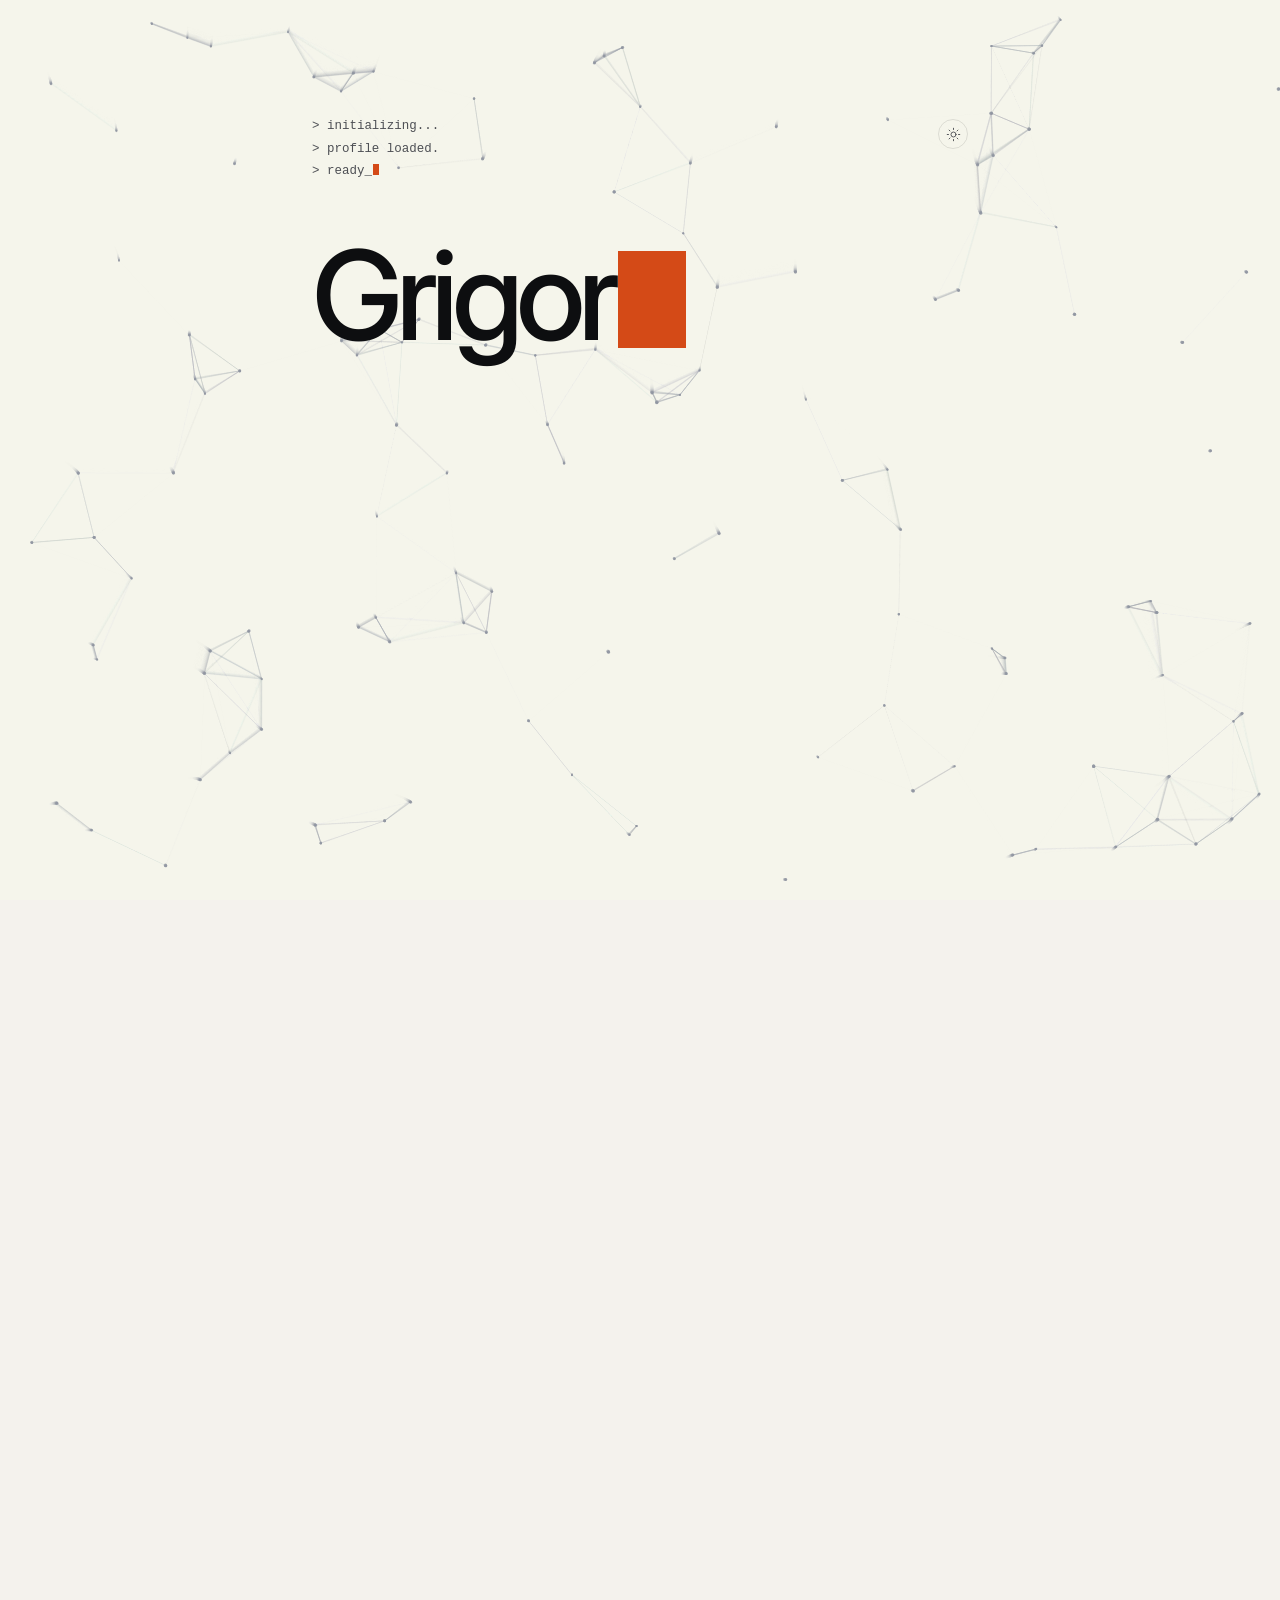
==== commit 2e8b9b1e: "Add AWS Boost Spaces internship; end Circle in Aug 2026 Co-Authored-By: Claude Opus 5.5 <noreply@ant" ====
--- a/index.html
+++ b/index.html
@@ -4,7 +4,7 @@
   <meta charset="UTF-8" />
   <meta name="viewport" content="width=device-width, initial-scale=1.0" />
   <title>Grigory Shatalin — Software Engineer</title>
-  <meta name="description" content="Software engineer interning at the AWS database infrastructure team at Amazon. Researching multimodal AI at NSF iSAT, studying CS at CU Boulder." />
+  <meta name="description" content="Software engineer interning on the AWS Boost Spaces team at Amazon. Researching multimodal AI at NSF iSAT, studying CS at CU Boulder." />
   <link rel="preconnect" href="https://fonts.googleapis.com">
   <link rel="preconnect" href="https://fonts.gstatic.com" crossorigin>
   <link href="https://fonts.googleapis.com/css2?family=Inter:wght@300;400;500;600&display=swap" rel="stylesheet">
@@ -38,7 +38,7 @@
       </h1>
 
       <p class="lede">
-        Software engineer currently interning at <a href="https://aws.amazon.com" class="link" data-decode target="_blank" rel="noopener noreferrer">AWS</a> on the database infrastructure team. Previously at <a href="https://www.circle.com" class="link" data-decode target="_blank" rel="noopener noreferrer">Circle</a>, and studying CS at CU Boulder.
+        Software engineer currently interning at <a href="https://aws.amazon.com" class="link" data-decode target="_blank" rel="noopener noreferrer">AWS</a> on the Boost Spaces team. Previously at <a href="https://www.circle.com" class="link" data-decode target="_blank" rel="noopener noreferrer">Circle</a>, and studying CS at CU Boulder.
       </p>
 
       <ul class="top-links">
@@ -61,11 +61,26 @@
           <div class="entry-head">
             <div class="entry-title-block">
               <h3 class="entry-title" data-decode>Software Engineering Intern</h3>
+              <p class="entry-org">Amazon Web Services · Boost Spaces</p>
+            </div>
+            <div class="entry-meta">
+              <span class="entry-date">Sep 2026 — Present</span>
+            </div>
+          </div>
+          <ul class="entry-bullets">
+            <li>Building a cost-efficient event-driven approval system for the Spaces team, notifying content owners through Amazon's internal ticketing platform when newly ingested data requires review.</li>
+            <li>Designing the DynamoDB data model and asynchronous workflow around idempotency, retries, durable state transitions, and failure recovery using EventBridge, SQS, and Lambda, while minimizing infrastructure complexity and operational cost.</li>
+          </ul>
+        </li>
+        <li class="entry">
+          <div class="entry-head">
+            <div class="entry-title-block">
+              <h3 class="entry-title" data-decode>Software Engineering Intern</h3>
               <p class="entry-org">Circle</p>
             </div>
             <div class="entry-meta">
               <span class="entry-loc">Remote</span>
-              <span class="entry-date">May 2026 — Present</span>
+              <span class="entry-date">May — Aug 2026</span>
             </div>
           </div>
           <ul class="entry-bullets">
--- a/style.css
+++ b/style.css
@@ -508,7 +508,7 @@
 
 .lb-row {
   display: grid;
-  grid-template-columns: 2.5ch minmax(0, 1fr) auto 7ch;
+  grid-template-columns: 2.5ch minmax(0, 1fr) 7ch;
   gap: 14px;
   align-items: baseline;
   padding: 9px 0;
@@ -530,11 +530,15 @@
 
 .lb-trades { color: var(--mute); }
 
-.lb-pnl { text-align: right; letter-spacing: -0.01em; }
-.lb-pct { text-align: right; color: var(--mute); }
-
-.lb-pnl.is-gain, .lb-pct.is-gain { color: var(--gain); }
-.lb-pnl.is-loss, .lb-pct.is-loss { color: var(--loss); }
+.lb-pct { text-align: right; color: var(--mute); letter-spacing: -0.01em; }
+
+.lb-pct.is-gain { color: var(--gain); }
+.lb-pct.is-loss { color: var(--loss); }
+
+/* Benchmark reference row (e.g. S&P 500 YTD) — set apart from the ranked agents. */
+.lb-row.is-benchmark { border-top-style: dashed; }
+.lb-row.is-benchmark .lb-rank { color: var(--line); }
+.lb-row.is-benchmark .lb-name { color: var(--soft); }
 
 .lb-source {
   align-self: flex-start;
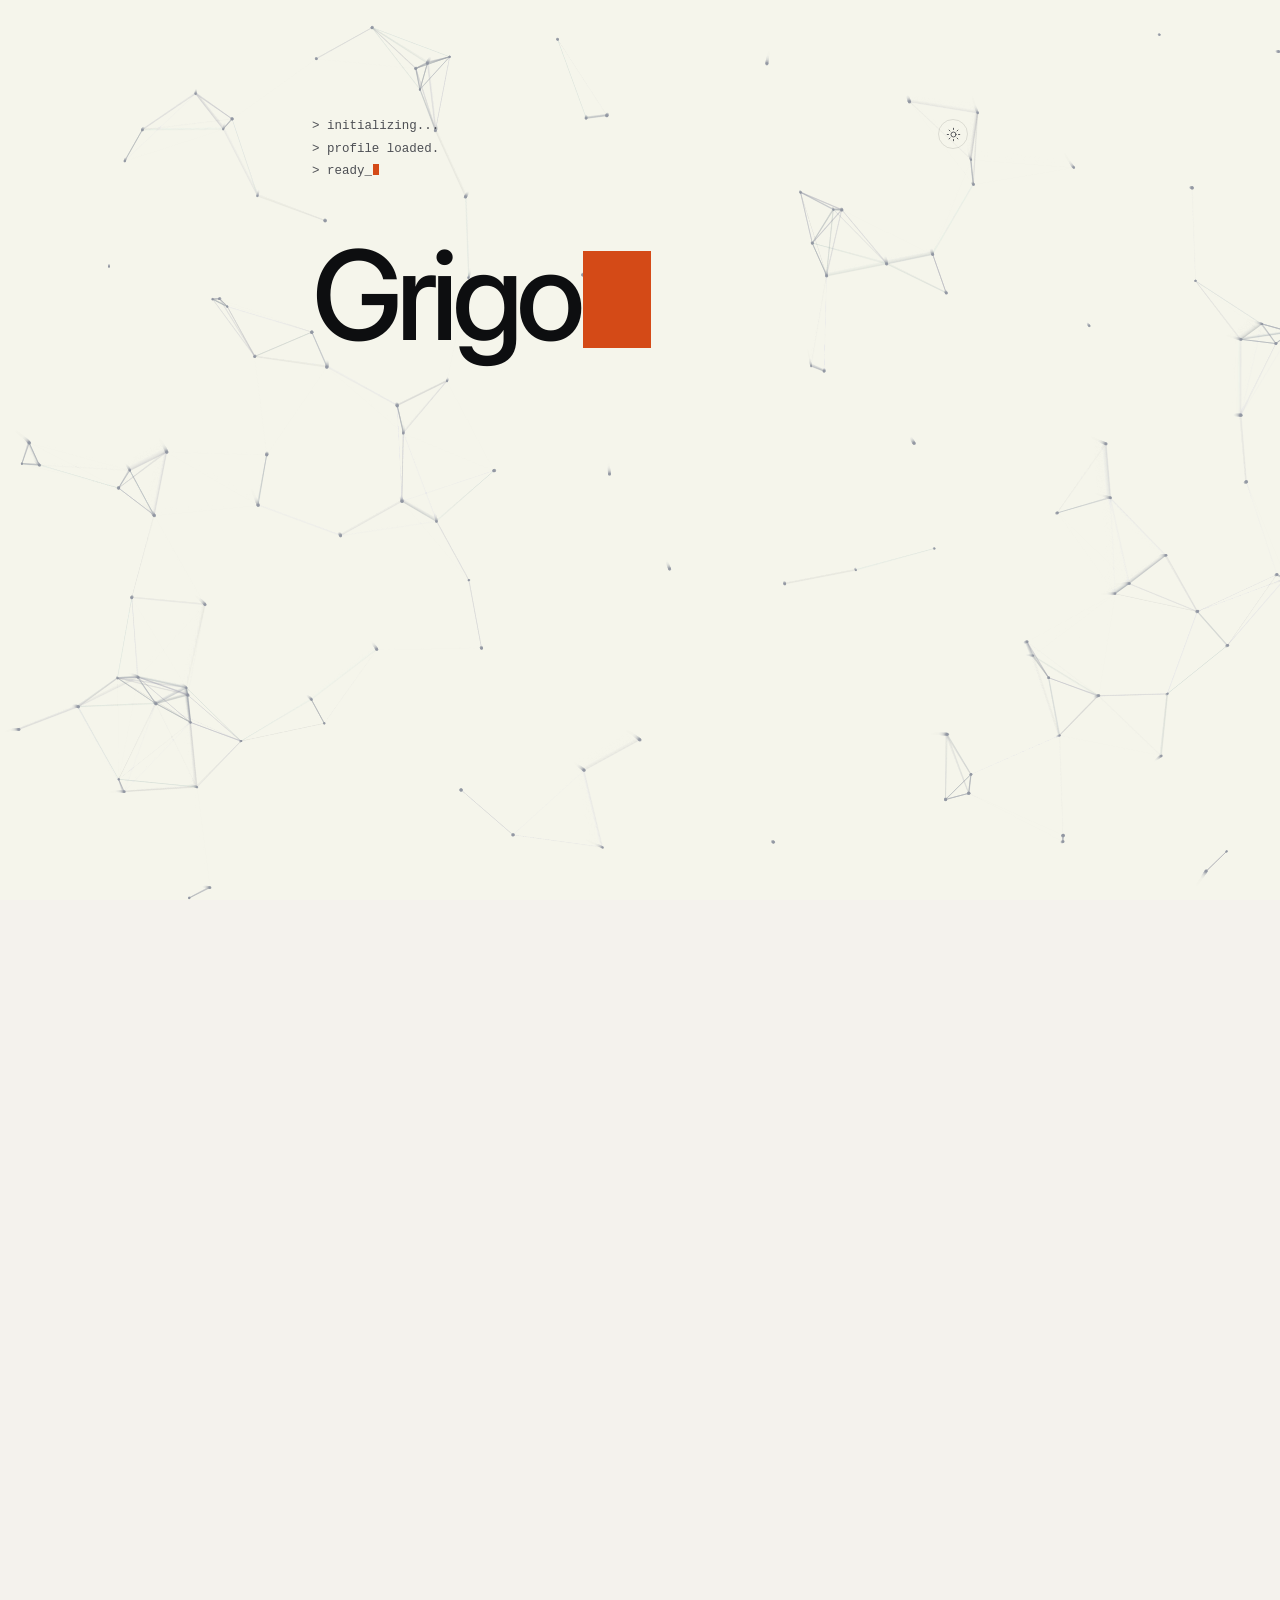
==== commit e21c816d: "Add AWS location, refresh colophon date, rewrite README for current site Co-Authored-By: Claude Opus" ====
--- a/index.html
+++ b/index.html
@@ -64,6 +64,7 @@
               <p class="entry-org">Amazon Web Services · Boost Spaces</p>
             </div>
             <div class="entry-meta">
+              <span class="entry-loc">Bellevue, WA</span>
               <span class="entry-date">Sep 2026 — Present</span>
             </div>
           </div>
@@ -314,7 +315,7 @@
       <div class="colophon">
         <p data-decode>Built with vanilla JavaScript and HTML5 canvas.</p>
         <p data-decode>No frameworks. No analytics. No tracking.</p>
-        <p data-decode>Last revision: May 2026.</p>
+        <p data-decode>Last revision: October 2026.</p>
       </div>
     </section>
 
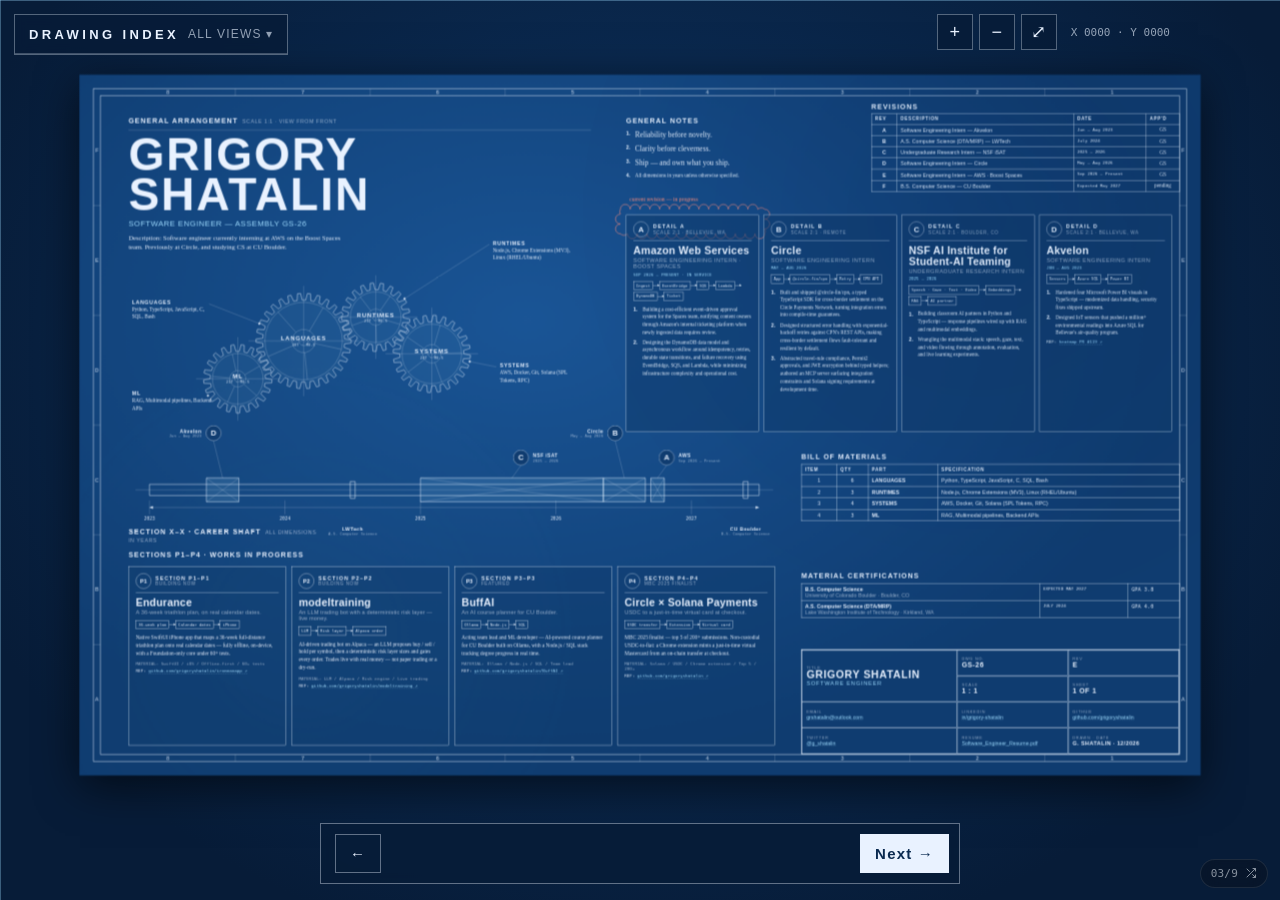
==== commit af4fdbb7: "Nine-world portfolio: a different site on every visit Each visit/refresh shows the next of nine stan" ====
--- a/index.html
+++ b/index.html
@@ -1,333 +1,18 @@
 <!DOCTYPE html>
-<html lang="en" data-theme="dark">
+<html lang="en">
 <head>
   <meta charset="UTF-8" />
   <meta name="viewport" content="width=device-width, initial-scale=1.0" />
   <title>Grigory Shatalin — Software Engineer</title>
   <meta name="description" content="Software engineer interning on the AWS Boost Spaces team at Amazon. Researching multimodal AI at NSF iSAT, studying CS at CU Boulder." />
-  <link rel="preconnect" href="https://fonts.googleapis.com">
-  <link rel="preconnect" href="https://fonts.gstatic.com" crossorigin>
-  <link href="https://fonts.googleapis.com/css2?family=Inter:wght@300;400;500;600&display=swap" rel="stylesheet">
-  <link rel="stylesheet" href="style.css" />
+  <!-- Ten different sites, one person: send each visit to a random world. -->
+  <script src="shared/kit.js"></script>
+  <script>Kit.goRandom();</script>
 </head>
 <body>
-  <canvas id="field" aria-hidden="true"></canvas>
-
-  <main>
-
-    <header>
-      <div class="meta-row">
-        <div class="boot" aria-hidden="true">
-          <span class="boot-line" data-text="&gt; initializing..."   data-speed="22"></span>
-          <span class="boot-line" data-text="&gt; profile loaded."    data-speed="22"></span>
-          <span class="boot-line is-prompt" data-text="&gt; ready_"   data-speed="22"></span>
-        </div>
-        <button class="theme-toggle" id="themeToggle" aria-label="Toggle theme">
-          <svg class="icon-sun" xmlns="http://www.w3.org/2000/svg" width="15" height="15" viewBox="0 0 24 24" fill="none" stroke="currentColor" stroke-width="1.5" stroke-linecap="round" stroke-linejoin="round">
-            <circle cx="12" cy="12" r="4"/><path d="M12 2v2M12 20v2M4.93 4.93l1.41 1.41M17.66 17.66l1.41 1.41M2 12h2M20 12h2M4.93 19.07l1.41-1.41M17.66 6.34l1.41-1.41"/>
-          </svg>
-          <svg class="icon-moon" xmlns="http://www.w3.org/2000/svg" width="15" height="15" viewBox="0 0 24 24" fill="none" stroke="currentColor" stroke-width="1.5" stroke-linecap="round" stroke-linejoin="round">
-            <path d="M21 12.79A9 9 0 1 1 11.21 3 7 7 0 0 0 21 12.79z"/>
-          </svg>
-        </button>
-      </div>
-
-      <h1 class="display" aria-label="Grigory Shatalin">
-        <span class="display-line" data-text="Grigory"  data-speed="80"></span>
-        <span class="display-line" data-text="Shatalin" data-speed="80"></span>
-      </h1>
-
-      <p class="lede">
-        Software engineer currently interning at <a href="https://aws.amazon.com" class="link" data-decode target="_blank" rel="noopener noreferrer">AWS</a> on the Boost Spaces team. Previously at <a href="https://www.circle.com" class="link" data-decode target="_blank" rel="noopener noreferrer">Circle</a>, and studying CS at CU Boulder.
-      </p>
-
-      <ul class="top-links">
-        <li><a class="top-link" data-decode href="Software_Engineer_Resume.pdf" target="_blank" rel="noopener noreferrer">Resume</a></li>
-        <li><a class="top-link" data-decode href="https://www.linkedin.com/in/grigory-shatalin/" target="_blank" rel="noopener noreferrer">LinkedIn</a></li>
-        <li><a class="top-link" data-decode href="https://github.com/grigoryshatalin" target="_blank" rel="noopener noreferrer">GitHub</a></li>
-        <li><a class="top-link" data-decode href="mailto:grshatalin@outlook.com">Email</a></li>
-        <li><a class="top-link" data-decode href="https://x.com/g_shatalin" target="_blank" rel="noopener noreferrer">Twitter</a></li>
-      </ul>
-    </header>
-
-    <section class="reveal">
-      <div class="section-head">
-        <span class="kicker" data-decode>Experience</span>
-        <span class="kicker-rule" aria-hidden="true"></span>
-      </div>
-
-      <ol class="entries">
-        <li class="entry">
-          <div class="entry-head">
-            <div class="entry-title-block">
-              <h3 class="entry-title" data-decode>Software Engineering Intern</h3>
-              <p class="entry-org">Amazon Web Services · Boost Spaces</p>
-            </div>
-            <div class="entry-meta">
-              <span class="entry-loc">Bellevue, WA</span>
-              <span class="entry-date">Sep 2026 — Present</span>
-            </div>
-          </div>
-          <ul class="entry-bullets">
-            <li>Building a cost-efficient event-driven approval system for the Spaces team, notifying content owners through Amazon's internal ticketing platform when newly ingested data requires review.</li>
-            <li>Designing the DynamoDB data model and asynchronous workflow around idempotency, retries, durable state transitions, and failure recovery using EventBridge, SQS, and Lambda, while minimizing infrastructure complexity and operational cost.</li>
-          </ul>
-        </li>
-        <li class="entry">
-          <div class="entry-head">
-            <div class="entry-title-block">
-              <h3 class="entry-title" data-decode>Software Engineering Intern</h3>
-              <p class="entry-org">Circle</p>
-            </div>
-            <div class="entry-meta">
-              <span class="entry-loc">Remote</span>
-              <span class="entry-date">May — Aug 2026</span>
-            </div>
-          </div>
-          <ul class="entry-bullets">
-            <li>Built and shipped @circle-fin/cpn, a typed TypeScript SDK for cross-border settlement on the Circle Payments Network, turning integration errors into compile-time guarantees.</li>
-            <li>Designed structured error handling with exponential-backoff retries against CPN's REST APIs, making cross-border settlement flows fault-tolerant and resilient by default.</li>
-            <li>Abstracted travel-rule compliance, Permit2 approvals, and JWE encryption behind typed helpers; authored an MCP server surfacing integration constraints and Solana signing requirements at development time.</li>
-          </ul>
-        </li>
-        <li class="entry">
-          <div class="entry-head">
-            <div class="entry-title-block">
-              <h3 class="entry-title" data-decode>Undergraduate Research Intern</h3>
-              <p class="entry-org">NSF AI Institute for Student-AI Teaming (iSAT)</p>
-            </div>
-            <div class="entry-meta">
-              <span class="entry-loc">Boulder, CO</span>
-              <span class="entry-date">2025 — 2026</span>
-            </div>
-          </div>
-          <ul class="entry-bullets">
-            <li>Building classroom AI partners in Python and TypeScript — response pipelines wired up with RAG and multimodal embeddings.</li>
-            <li>Wrangling the multimodal stack: speech, gaze, text, and video flowing through annotation, evaluation, and live learning experiments.</li>
-          </ul>
-        </li>
-        <li class="entry">
-          <div class="entry-head">
-            <div class="entry-title-block">
-              <h3 class="entry-title" data-decode>Software Engineering Intern</h3>
-              <p class="entry-org">Akvelon</p>
-            </div>
-            <div class="entry-meta">
-              <span class="entry-loc">Bellevue, WA</span>
-              <span class="entry-date">Jun — Aug 2023</span>
-            </div>
-          </div>
-          <ul class="entry-bullets">
-            <li>Hardened four Microsoft Power BI visuals in TypeScript — modernized data handling, security fixes shipped upstream (<a class="link" href="https://github.com/microsoft/powerbi-visuals-heatmap/pull/119" target="_blank" rel="noopener noreferrer" data-decode>heatmap PR #119</a>).</li>
-            <li>Designed IoT sensors that pushed a million+ environmental readings into Azure SQL for Bellevue's air-quality program.</li>
-          </ul>
-        </li>
-      </ol>
-    </section>
-
-    <section class="reveal">
-      <div class="section-head">
-        <span class="kicker" data-decode>Education</span>
-        <span class="kicker-rule" aria-hidden="true"></span>
-      </div>
-
-      <figure class="buffalo-stage" aria-hidden="true">
-        <canvas id="buffalo"></canvas>
-        <figcaption class="buffalo-caption" data-decode>// go buffs</figcaption>
-      </figure>
-
-      <ol class="entries">
-        <li class="entry">
-          <div class="entry-head">
-            <div class="entry-title-block">
-              <h3 class="entry-title" data-decode>B.S. Computer Science</h3>
-              <p class="entry-org">University of Colorado Boulder</p>
-            </div>
-            <div class="entry-meta">
-              <span class="entry-loc">Boulder, CO</span>
-              <span class="entry-date">Expected May 2027 · GPA 3.8</span>
-            </div>
-          </div>
-        </li>
-        <li class="entry">
-          <div class="entry-head">
-            <div class="entry-title-block">
-              <h3 class="entry-title" data-decode>A.S. Computer Science (DTA/MRP)</h3>
-              <p class="entry-org">Lake Washington Institute of Technology</p>
-            </div>
-            <div class="entry-meta">
-              <span class="entry-loc">Kirkland, WA</span>
-              <span class="entry-date">July 2024 · GPA 4.0</span>
-            </div>
-          </div>
-        </li>
-      </ol>
-    </section>
-
-    <section class="reveal">
-      <div class="section-head">
-        <span class="kicker" data-decode>Building Now</span>
-        <span class="kicker-rule" aria-hidden="true"></span>
-      </div>
-      <ol class="work">
-
-        <li>
-          <a class="row" href="https://github.com/grigoryshatalin/ironmanapp" target="_blank" rel="noopener noreferrer">
-            <span class="row-num" data-decode>001</span>
-            <span class="row-body">
-              <span class="row-title" data-decode>Endurance</span>
-              <span class="row-desc">Native SwiftUI iPhone app that maps a 36-week full-distance triathlon plan onto real calendar dates — fully offline, on-device, with a Foundation-only core under 60+ tests.</span>
-            </span>
-            <span class="row-meta">
-              <span class="row-arrow" aria-hidden="true">
-                <svg xmlns="http://www.w3.org/2000/svg" width="13" height="13" viewBox="0 0 24 24" fill="none" stroke="currentColor" stroke-width="1.6" stroke-linecap="round" stroke-linejoin="round">
-                  <line x1="7" y1="17" x2="17" y2="7"/><polyline points="7 7 17 7 17 17"/>
-                </svg>
-              </span>
-            </span>
-          </a>
-        </li>
-
-        <li>
-          <a class="row" href="https://github.com/grigoryshatalin/modeltraining" target="_blank" rel="noopener noreferrer">
-            <span class="row-num" data-decode>002</span>
-            <span class="row-body">
-              <span class="row-title" data-decode>modeltraining</span>
-              <span class="row-desc">AI-driven trading bot on Alpaca — an LLM proposes buy / sell / hold per symbol, then a deterministic risk layer sizes and gates every order. Trades live with real money — not paper trading or a dry-run.</span>
-            </span>
-            <span class="row-meta">
-              <span class="row-arrow" aria-hidden="true">
-                <svg xmlns="http://www.w3.org/2000/svg" width="13" height="13" viewBox="0 0 24 24" fill="none" stroke="currentColor" stroke-width="1.6" stroke-linecap="round" stroke-linejoin="round">
-                  <line x1="7" y1="17" x2="17" y2="7"/><polyline points="7 7 17 7 17 17"/>
-                </svg>
-              </span>
-            </span>
-          </a>
-        </li>
-
-      </ol>
-
-      <!-- Live agent P&L — dormant until modeltraining publishes leaderboard.json.
-           Populated client-side at runtime by initLeaderboard() in script.js;
-           requires no change to this repo when the numbers update. -->
-      <div class="leaderboard" id="leaderboard" hidden aria-live="polite">
-        <div class="lb-head">
-          <span class="lb-title">
-            <span class="lb-dot" aria-hidden="true"></span>
-            Agent P&amp;L
-          </span>
-          <span class="lb-meta">
-            <span class="lb-mode" id="lbMode"></span>
-            <span class="lb-updated" id="lbUpdated"></span>
-          </span>
-        </div>
-        <ol class="lb-list" id="lbList"></ol>
-        <a class="lb-source" href="https://github.com/grigoryshatalin/modeltraining" target="_blank" rel="noopener noreferrer">// live from modeltraining</a>
-      </div>
-    </section>
-
-    <section class="reveal">
-      <div class="section-head">
-        <span class="kicker" data-decode>Featured Work</span>
-        <span class="kicker-rule" aria-hidden="true"></span>
-      </div>
-      <ol class="work">
-
-        <li>
-          <a class="row" href="https://github.com/grigoryshatalin/BuffAI" target="_blank" rel="noopener noreferrer">
-            <span class="row-num" data-decode>001</span>
-            <span class="row-body">
-              <span class="row-title" data-decode>BuffAI</span>
-              <span class="row-desc">Acting team lead and ML developer — AI-powered course planner for CU Boulder built on Ollama, with a Node.js / SQL stack tracking degree progress in real time.</span>
-            </span>
-            <span class="row-meta">
-              <span class="row-arrow" aria-hidden="true">
-                <svg xmlns="http://www.w3.org/2000/svg" width="13" height="13" viewBox="0 0 24 24" fill="none" stroke="currentColor" stroke-width="1.6" stroke-linecap="round" stroke-linejoin="round">
-                  <line x1="7" y1="17" x2="17" y2="7"/><polyline points="7 7 17 7 17 17"/>
-                </svg>
-              </span>
-            </span>
-          </a>
-        </li>
-
-        <li>
-          <a class="row" href="https://github.com/grigoryshatalin" target="_blank" rel="noopener noreferrer">
-            <span class="row-num" data-decode>002</span>
-            <span class="row-body">
-              <span class="row-title" data-decode>Circle × Solana Payments</span>
-              <span class="row-desc">MBC 2025 finalist — top 5 of 200+ submissions. Non-custodial USDC-to-fiat: a Chrome extension mints a just-in-time virtual Mastercard from an on-chain transfer at checkout.</span>
-            </span>
-            <span class="row-meta">
-              <span class="row-arrow" aria-hidden="true">
-                <svg xmlns="http://www.w3.org/2000/svg" width="13" height="13" viewBox="0 0 24 24" fill="none" stroke="currentColor" stroke-width="1.6" stroke-linecap="round" stroke-linejoin="round">
-                  <line x1="7" y1="17" x2="17" y2="7"/><polyline points="7 7 17 7 17 17"/>
-                </svg>
-              </span>
-            </span>
-          </a>
-        </li>
-
-      </ol>
-    </section>
-
-    <section class="reveal">
-      <div class="section-head">
-        <span class="kicker" data-decode>Stack</span>
-        <span class="kicker-rule" aria-hidden="true"></span>
-      </div>
-      <dl class="stack">
-        <div class="stack-row">
-          <dt data-decode>&gt; languages</dt>
-          <dd data-decode>Python · TypeScript · JavaScript · C · SQL · Bash</dd>
-        </div>
-        <div class="stack-row">
-          <dt data-decode>&gt; runtimes</dt>
-          <dd data-decode>Node.js · Chrome Extensions (MV3) · Linux (RHEL/Ubuntu)</dd>
-        </div>
-        <div class="stack-row">
-          <dt data-decode>&gt; systems</dt>
-          <dd data-decode>Docker · Git · Solana (SPL Tokens, RPC)</dd>
-        </div>
-        <div class="stack-row">
-          <dt data-decode>&gt; ml</dt>
-          <dd data-decode>RAG · Multimodal pipelines · Backend APIs</dd>
-        </div>
-      </dl>
-    </section>
-
-    <section class="reveal">
-      <div class="section-head">
-        <span class="kicker" data-decode>Approach</span>
-        <span class="kicker-rule" aria-hidden="true"></span>
-      </div>
-      <ul class="principles">
-        <li data-decode>Reliability before novelty.</li>
-        <li data-decode>Clarity before cleverness.</li>
-        <li data-decode>Ship — and own what you ship.</li>
-      </ul>
-    </section>
-
-    <section class="reveal">
-      <div class="section-head">
-        <span class="kicker" data-decode>Colophon</span>
-        <span class="kicker-rule" aria-hidden="true"></span>
-      </div>
-      <div class="colophon">
-        <p data-decode>Built with vanilla JavaScript and HTML5 canvas.</p>
-        <p data-decode>No frameworks. No analytics. No tracking.</p>
-        <p data-decode>Last revision: October 2026.</p>
-      </div>
-    </section>
-
-    <footer class="reveal">
-      <span class="signoff">
-        <span class="breath-glyph" aria-hidden="true"></span>
-        <span>Grigory Shatalin · 2026</span>
-      </span>
-    </footer>
-
-  </main>
-
-  <script src="script.js"></script>
+  <noscript>
+    <p>This site picks one of ten interactive versions at random, which needs JavaScript.
+       <a href="classic/">View the original site instead.</a></p>
+  </noscript>
 </body>
 </html>
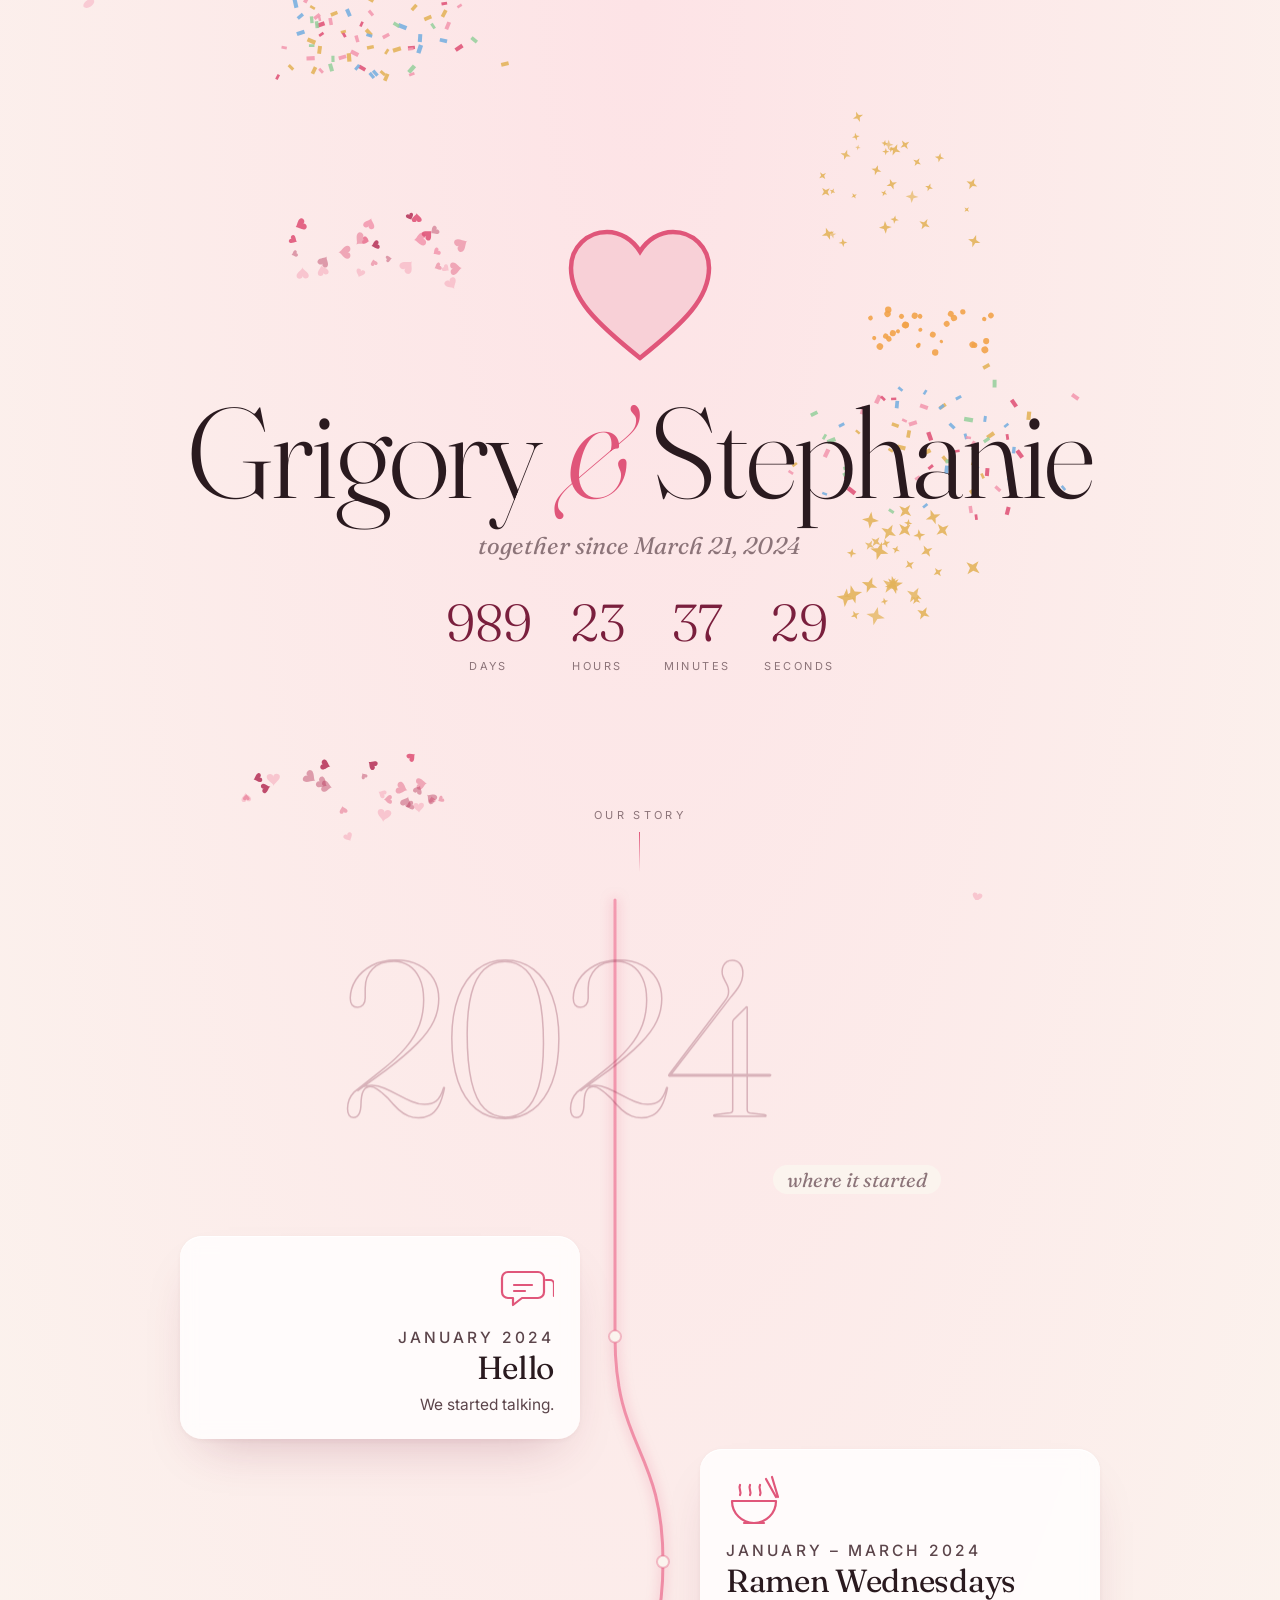
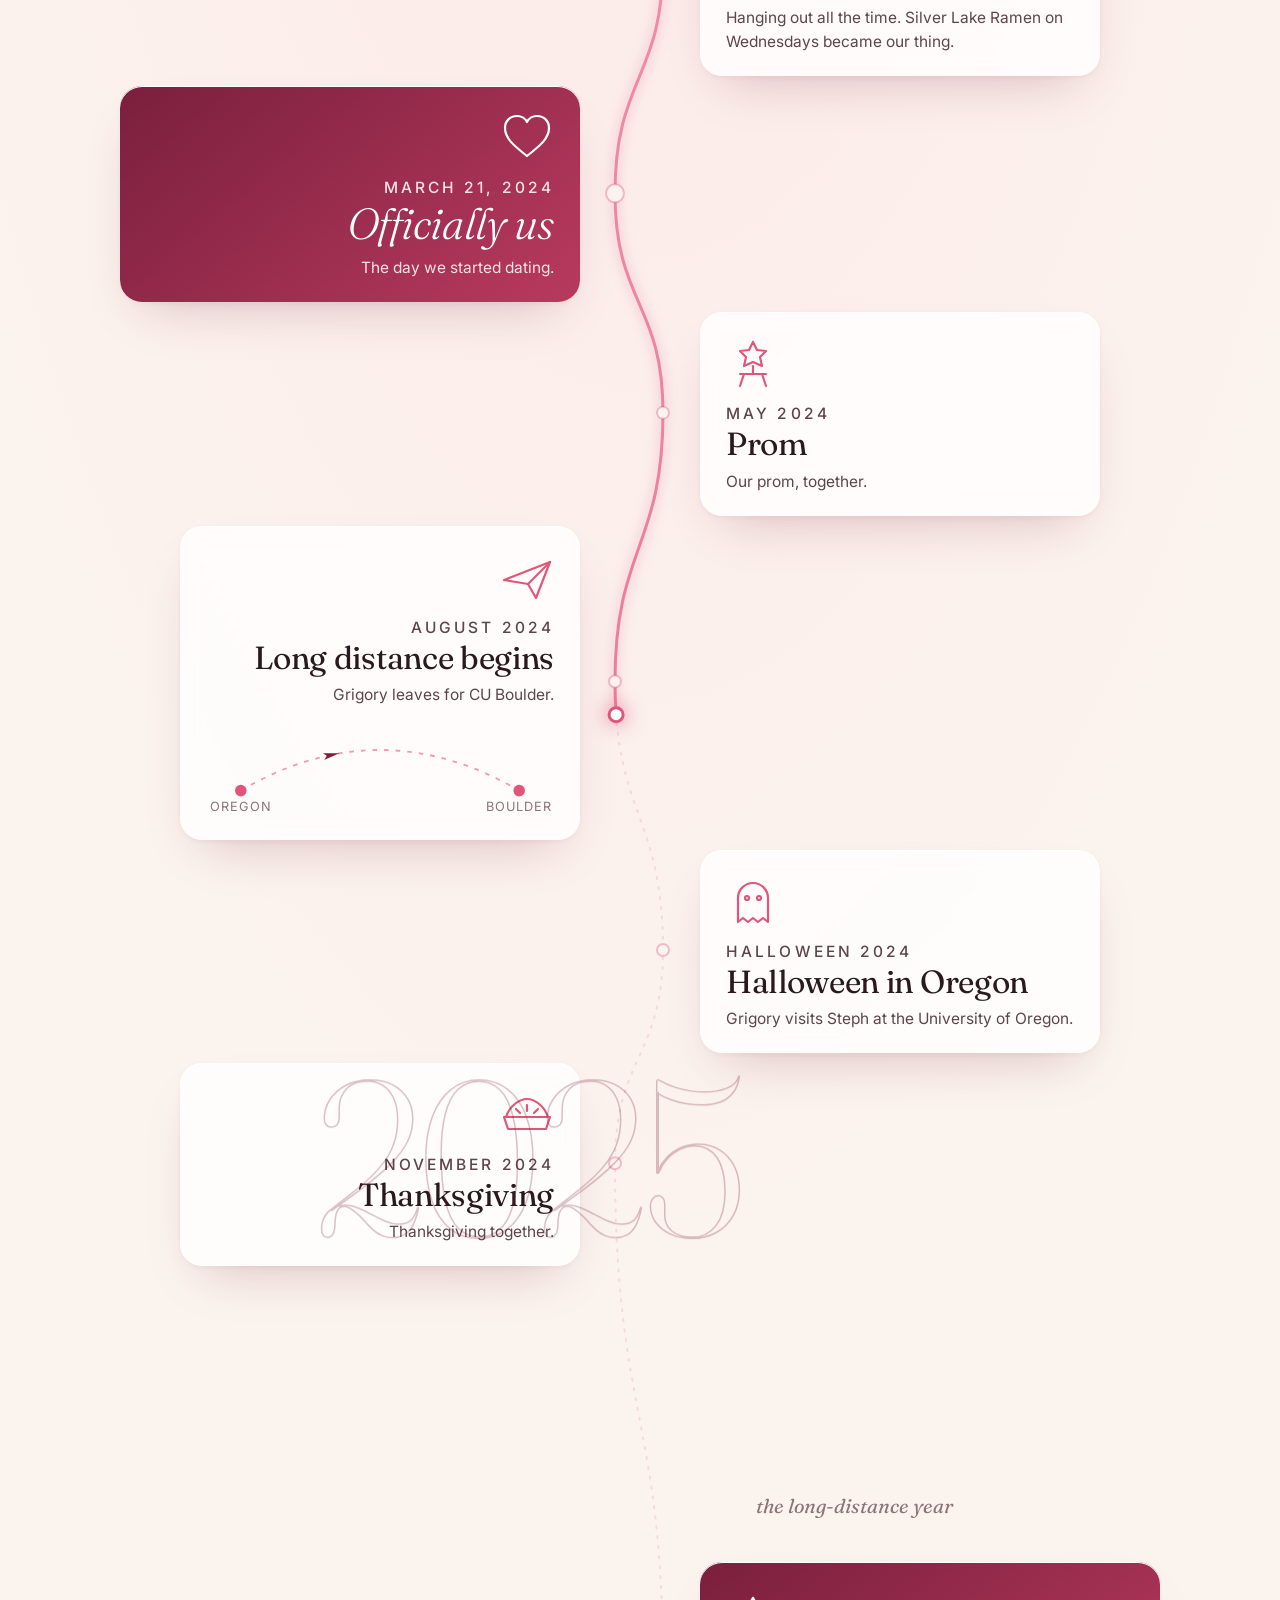
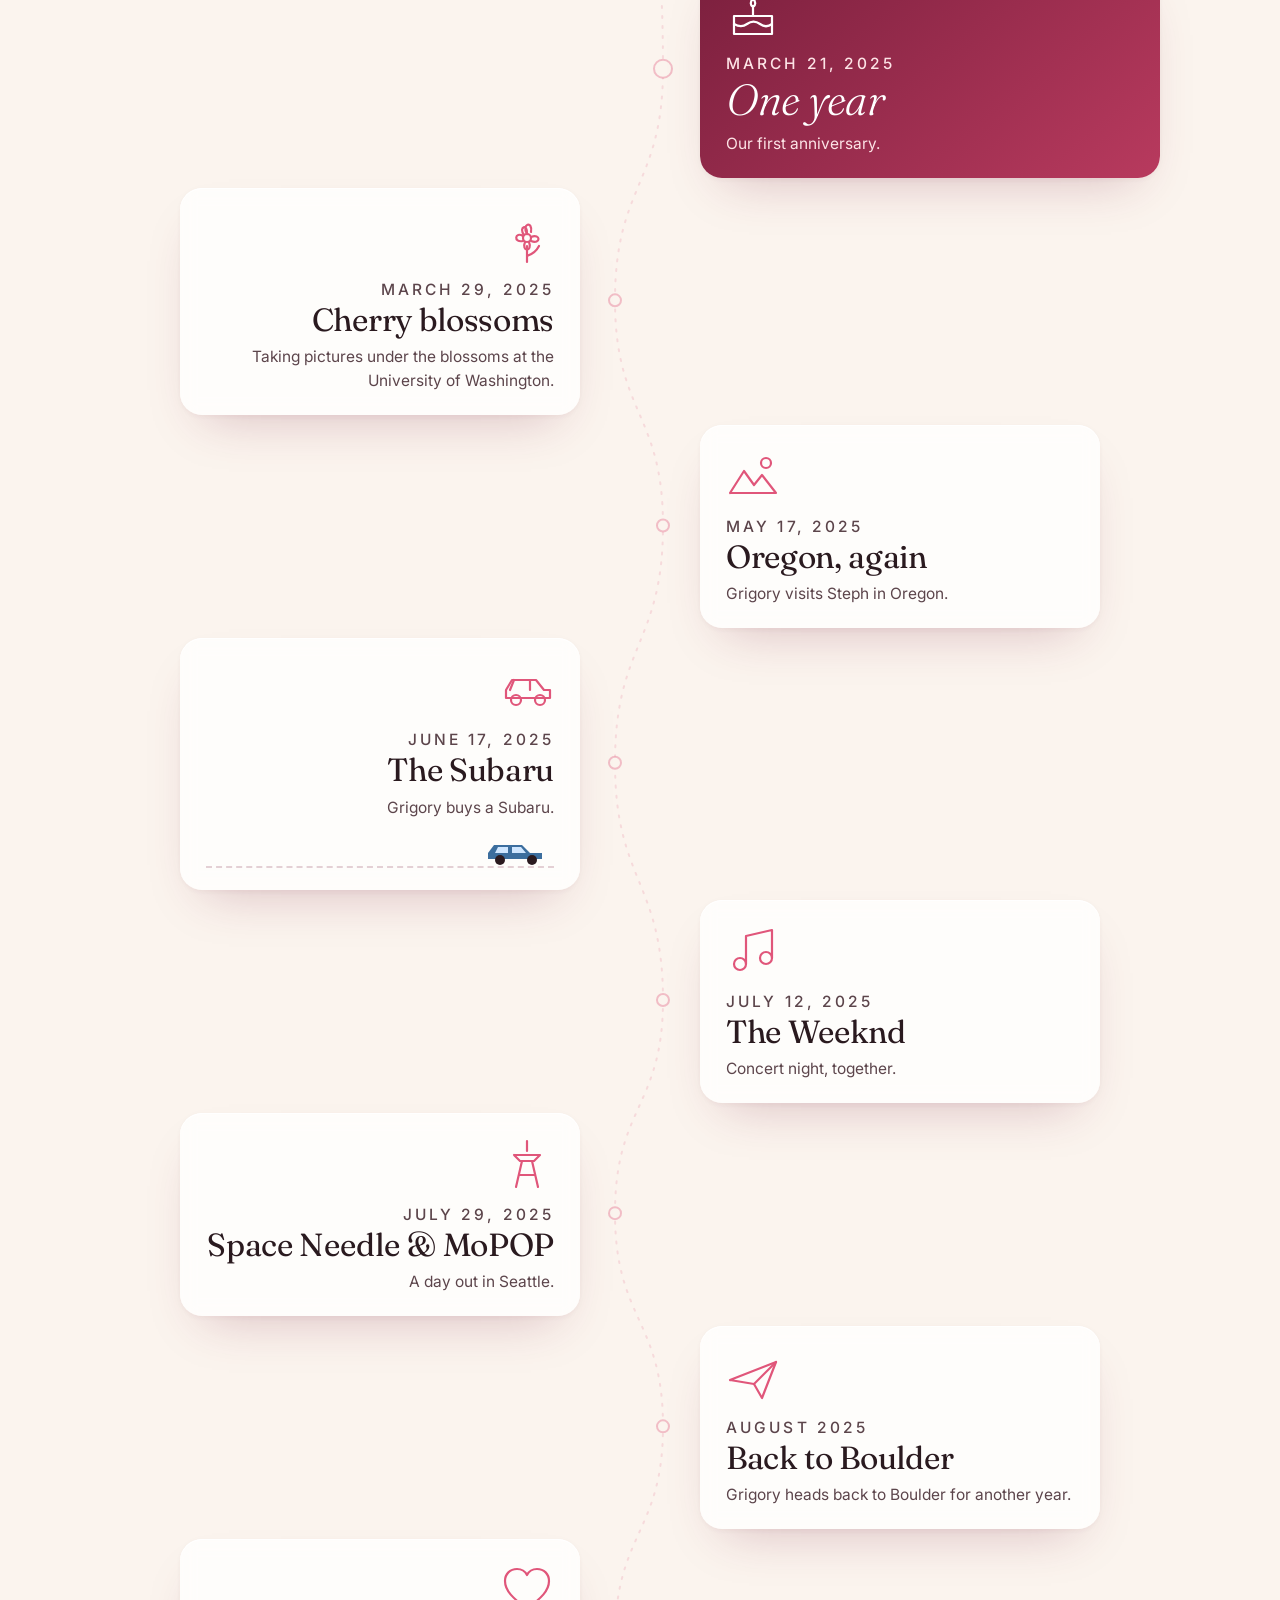
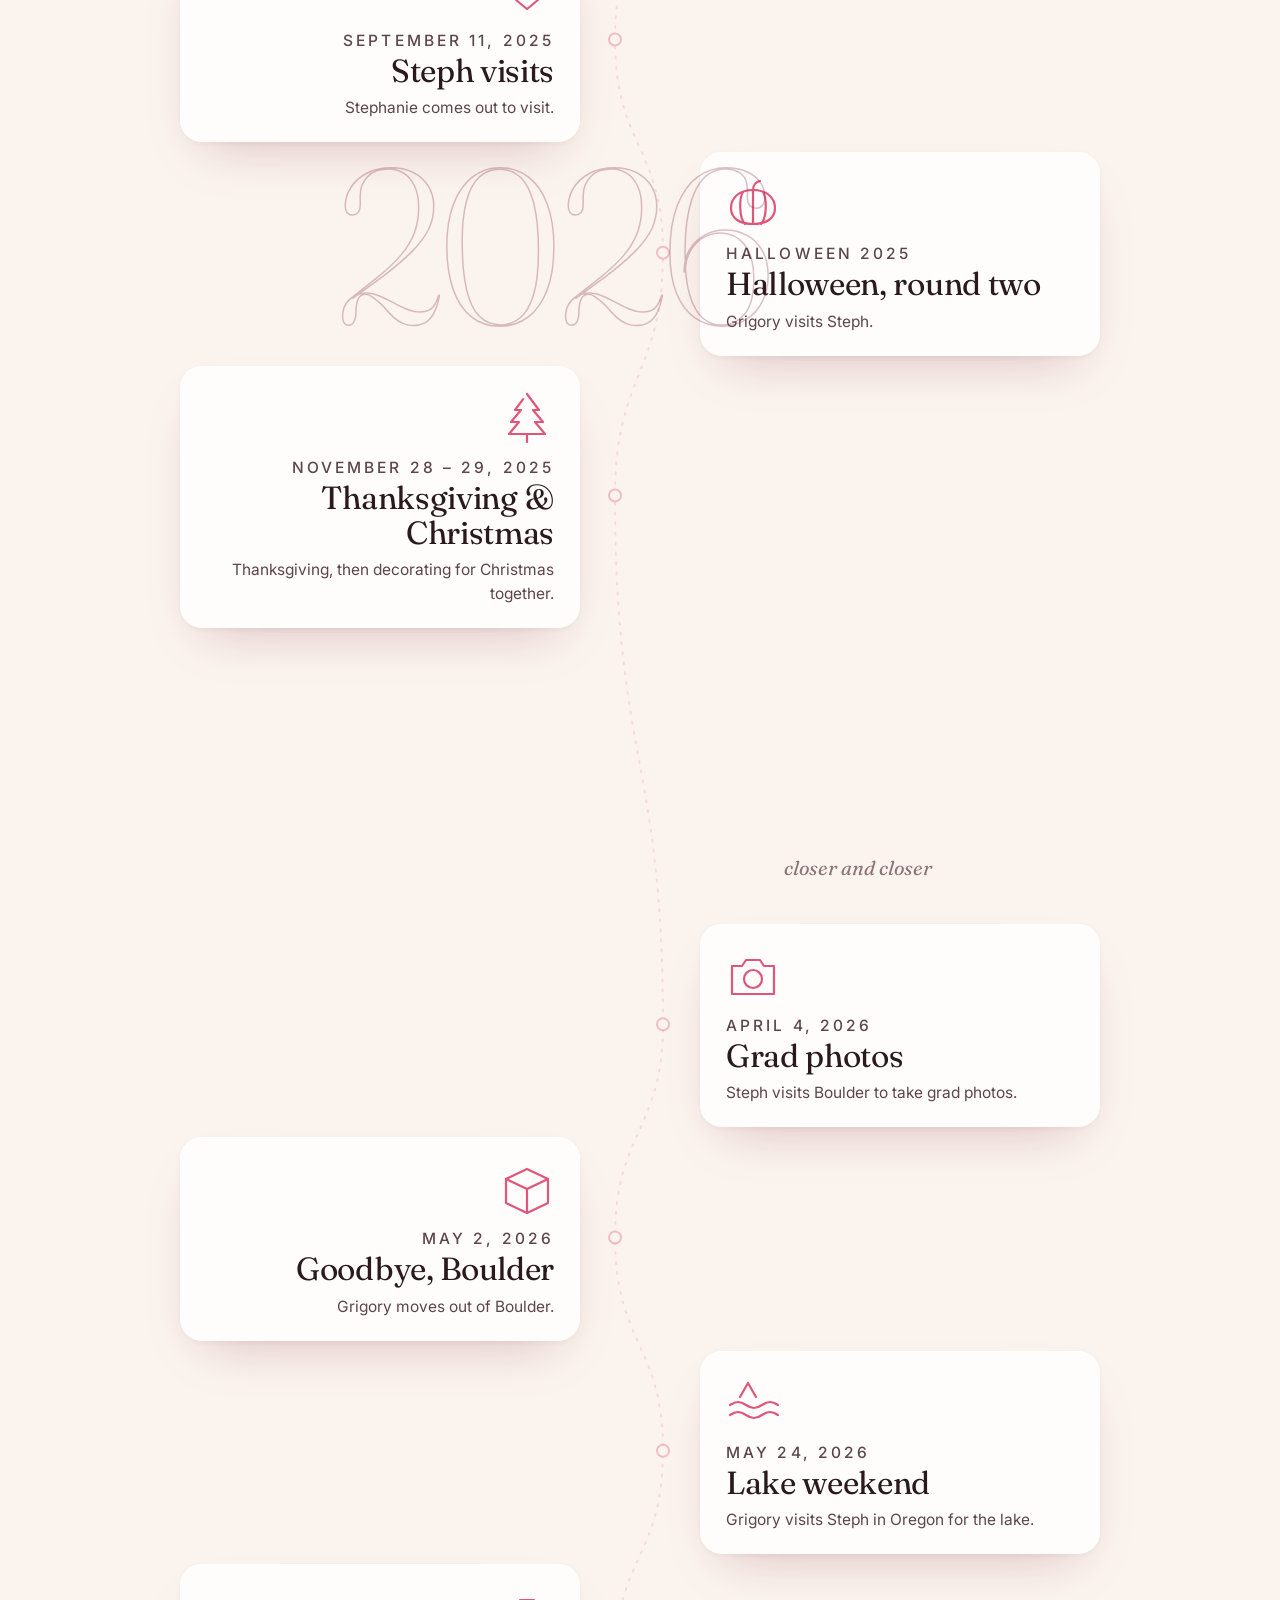
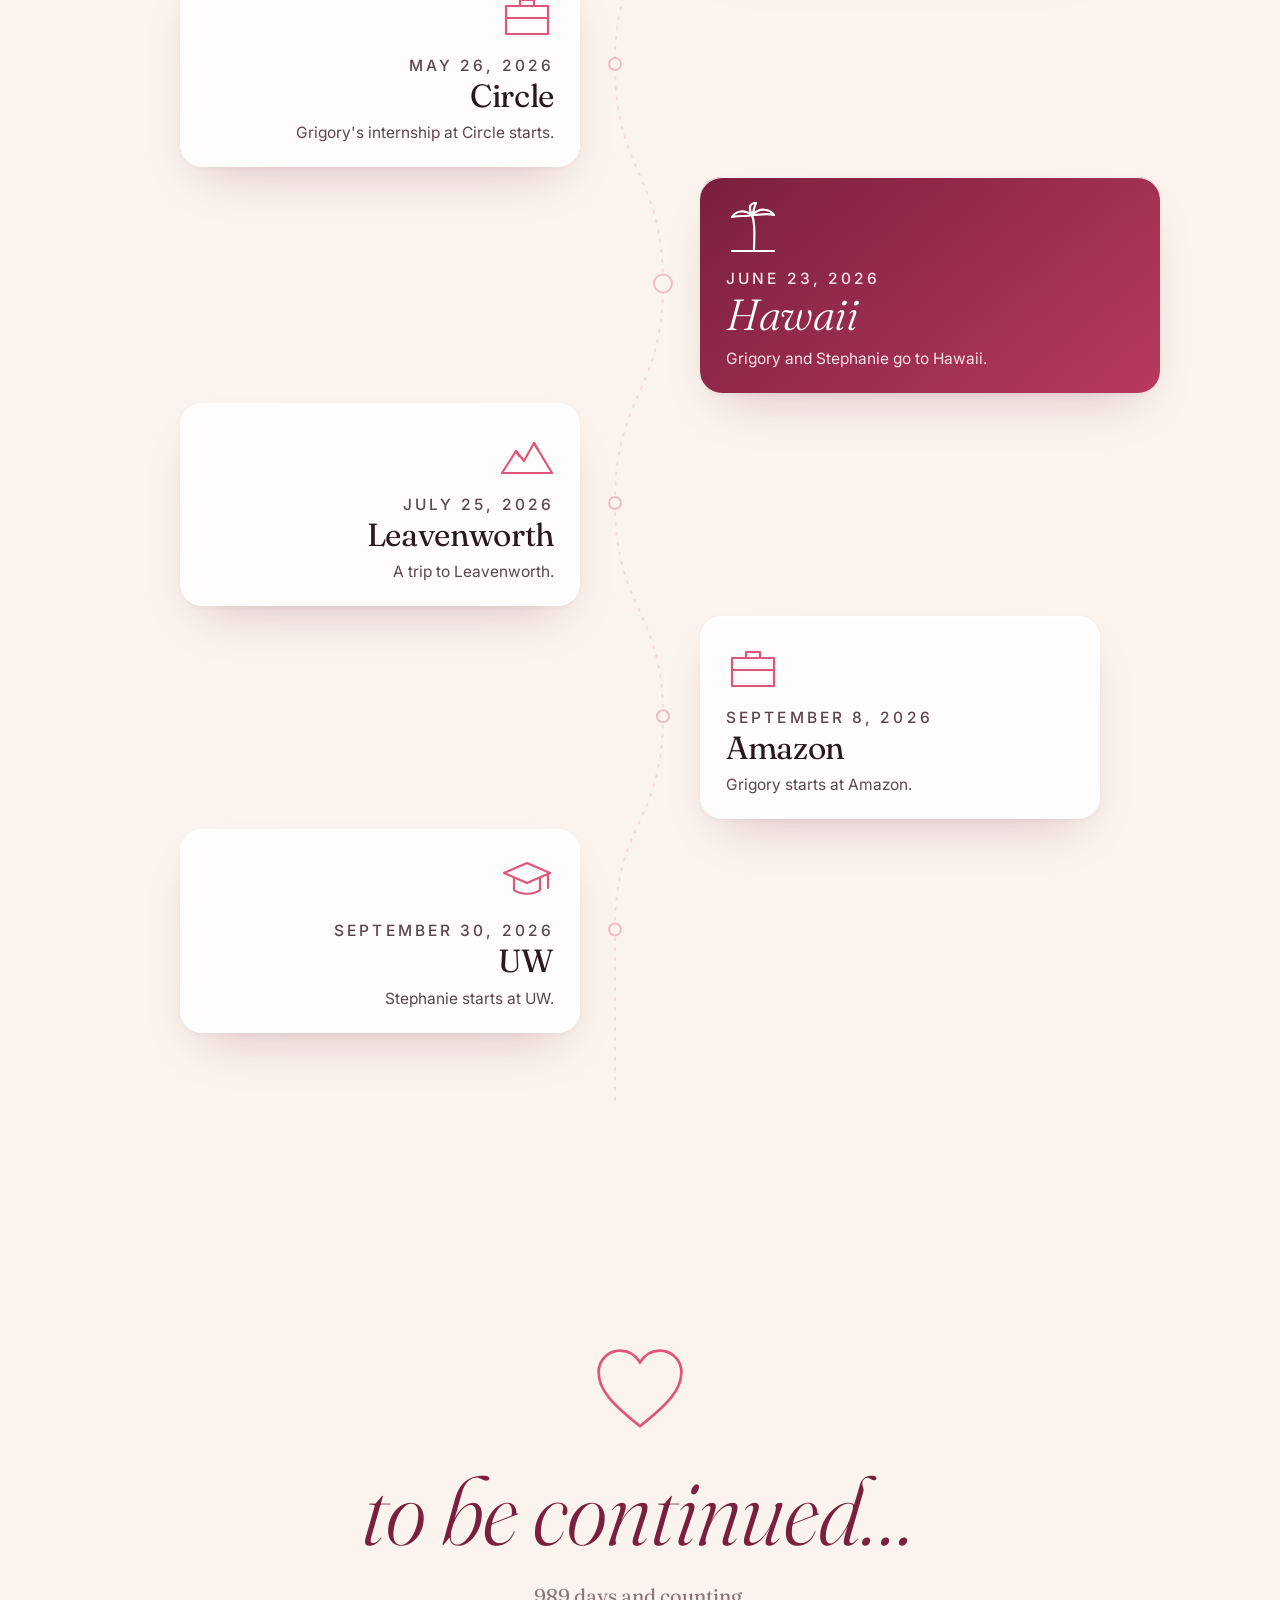
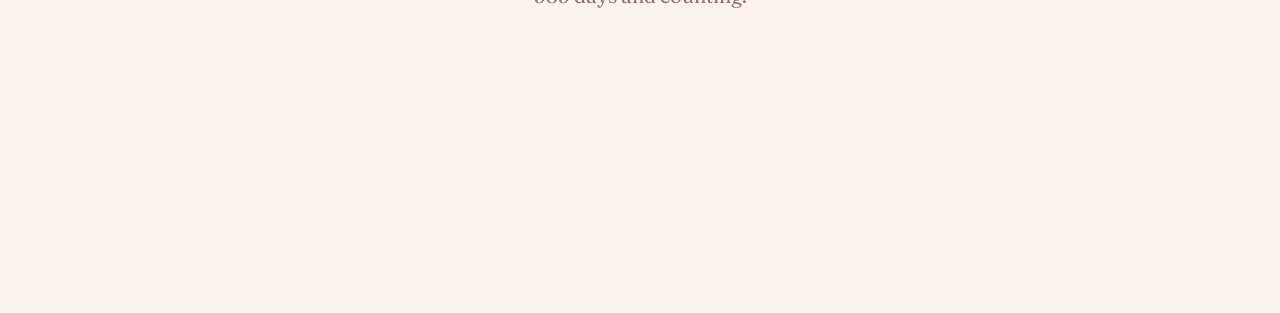
==== commit 725bf178: "Wifey: a single animated timeline of our story Co-Authored-By: Claude Opus 5.5 <noreply@anthropic.co" ====
--- a/index.html
+++ b/index.html
@@ -1,18 +1,358 @@
 <!DOCTYPE html>
 <html lang="en">
 <head>
-  <meta charset="UTF-8" />
-  <meta name="viewport" content="width=device-width, initial-scale=1.0" />
-  <title>Grigory Shatalin — Software Engineer</title>
-  <meta name="description" content="Software engineer interning on the AWS Boost Spaces team at Amazon. Researching multimodal AI at NSF iSAT, studying CS at CU Boulder." />
-  <!-- Ten different sites, one person: send each visit to a random world. -->
-  <script src="shared/kit.js"></script>
-  <script>Kit.goRandom();</script>
+<meta charset="UTF-8" />
+<meta name="viewport" content="width=device-width, initial-scale=1, viewport-fit=cover" />
+<title>Grigory &amp; Stephanie</title>
+<meta name="description" content="Our story, since January 2024." />
+<link rel="preconnect" href="https://fonts.googleapis.com">
+<link rel="preconnect" href="https://fonts.gstatic.com" crossorigin>
+<link href="https://fonts.googleapis.com/css2?family=Fraunces:ital,opsz,wght@0,9..144,300;0,9..144,500;1,9..144,300;1,9..144,400&family=Inter:wght@400;500&display=swap" rel="stylesheet">
+<style>
+:root {
+  --bg: #fbf4ee; --ink: #2a1a1f; --mute: #8c7479; --rose: #e0567a; --rose2: #f39ab0; --wine: #7a1f3d; --gold: #e3b45c;
+  --serif: "Fraunces", Georgia, serif; --sans: "Inter", system-ui, sans-serif;
+}
+* { box-sizing: border-box; }
+html { background: var(--bg); scroll-behavior: smooth; }
+body { margin: 0; color: var(--ink); font-family: var(--sans); -webkit-font-smoothing: antialiased; overflow-x: hidden;
+  background: radial-gradient(ellipse 120% 60% at 50% 0%, #fde3e6 0%, var(--bg) 60%); }
+#fx { position: fixed; inset: 0; width: 100%; height: 100%; pointer-events: none; z-index: 1; }
+main { position: relative; z-index: 2; }
+
+/* ---------- Hero ---------- */
+.hero { min-height: 100vh; min-height: 100svh; display: grid; place-items: center; text-align: center; padding: 40px 20px; position: relative; }
+.hero svg.heart { width: min(150px, 34vw); height: auto; overflow: visible; }
+.heart path { fill: none; stroke: var(--rose); stroke-width: 3; stroke-linecap: round; stroke-dasharray: 400; stroke-dashoffset: 400; animation: draw 2.4s cubic-bezier(.6,0,.2,1) .3s forwards, beat 1.6s ease-in-out 2.8s infinite; transform-origin: 50% 55%; }
+.heart path.fill { fill: var(--rose); stroke: none; opacity: 0; animation: fillin 1s ease 2.2s forwards, beat 1.6s ease-in-out 2.8s infinite; }
+@keyframes draw { to { stroke-dashoffset: 0; } }
+@keyframes fillin { to { opacity: .14; } }
+@keyframes beat { 0%, 100% { transform: scale(1); } 15% { transform: scale(1.08); } 30% { transform: scale(.98); } 45% { transform: scale(1.05); } }
+.hero h1 { font-family: var(--serif); font-weight: 300; font-size: clamp(48px, 10vw, 128px); line-height: .95; margin: 24px 0 0; letter-spacing: -.02em; }
+.hero h1 em { font-style: italic; color: var(--rose); font-weight: 300; }
+.hero h1 span { display: inline-block; opacity: 0; transform: translateY(30px); animation: up 1.2s cubic-bezier(.2,.8,.2,1) forwards; }
+.hero h1 span:nth-child(2) { animation-delay: .25s; } .hero h1 span:nth-child(3) { animation-delay: .5s; }
+@keyframes up { to { opacity: 1; transform: none; } }
+.since { font-family: var(--serif); font-style: italic; font-size: clamp(18px, 2.2vw, 24px); color: var(--mute); margin: 18px 0 0; opacity: 0; animation: up 1s ease 1.1s forwards; }
+.counter { display: flex; gap: clamp(14px, 3vw, 34px); justify-content: center; margin-top: 30px; opacity: 0; animation: up 1s ease 1.4s forwards; }
+.counter div { min-width: 64px; }
+.counter b { display: block; font-family: var(--serif); font-weight: 300; font-size: clamp(30px, 4.4vw, 52px); font-variant-numeric: tabular-nums; color: var(--wine); }
+.counter small { font-size: 11px; letter-spacing: .22em; text-transform: uppercase; color: var(--mute); }
+.scroll { position: absolute; left: 0; right: 0; margin: 0 auto; width: max-content; bottom: 28px; text-decoration: none; display: flex; flex-direction: column; align-items: center; gap: 10px; font-size: 11px; letter-spacing: .3em; text-transform: uppercase; color: var(--mute); opacity: 0; animation: up 1s ease 2s forwards; }
+.scroll i { width: 1px; height: 40px; background: linear-gradient(var(--rose), transparent); animation: drip 2s ease-in-out infinite; transform-origin: top; }
+@keyframes drip { 0% { transform: scaleY(0); } 50% { transform: scaleY(1); } 100% { transform: scaleY(1); opacity: 0; } }
+
+/* ---------- Timeline ---------- */
+.timeline { position: relative; max-width: 1080px; margin: 0 auto; padding: 40px 20px 60px; }
+#line { position: absolute; left: 0; top: 0; width: 100%; height: 100%; overflow: visible; pointer-events: none; }
+#line .track { fill: none; stroke: rgba(224,86,122,.16); stroke-width: 2; stroke-dasharray: 2 8; stroke-linecap: round; }
+#line .glow { fill: none; stroke: url(#lg); stroke-width: 3; stroke-linecap: round; filter: drop-shadow(0 0 6px rgba(224,86,122,.5)); }
+#line .head { fill: #fff; stroke: var(--rose); stroke-width: 3; filter: drop-shadow(0 0 10px rgba(224,86,122,.9)); }
+#line .node { fill: var(--bg); stroke: rgba(224,86,122,.35); stroke-width: 2; transition: fill .5s, stroke .5s, r .5s; }
+#line .node.on { fill: var(--rose); stroke: #fff; }
+#line .node.big.on { fill: var(--wine); }
+
+.year { position: relative; text-align: center; margin: 80px 0 40px; pointer-events: none; }
+.year b { font-family: var(--serif); font-weight: 300; font-size: clamp(90px, 18vw, 220px); line-height: .8; color: transparent; -webkit-text-stroke: 1.5px rgba(122,31,61,.28); display: inline-block; letter-spacing: -.03em; will-change: transform; }
+.year small { display: inline-block; padding: 2px 14px; background: var(--bg); border-radius: 99px; margin-top: 10px; font-family: var(--serif); font-style: italic; font-size: 20px; color: var(--mute); }
+
+.ev { position: relative; display: grid; grid-template-columns: 1fr 120px 1fr; align-items: center; min-height: 190px; margin: 10px 0; }
+.ev .card { grid-column: 1; justify-self: end; text-align: right; }
+.ev.r .card { grid-column: 3; justify-self: start; text-align: left; }
+.ev .anchor { grid-column: 2; grid-row: 1; justify-self: center; width: 2px; height: 2px; }
+.card { position: relative; width: min(400px, 100%); padding: 24px 26px 22px; border-radius: 22px; background: rgba(255,255,255,.78); -webkit-backdrop-filter: blur(8px); backdrop-filter: blur(8px);
+  box-shadow: 0 1px 0 #fff inset, 0 24px 50px -24px rgba(122,31,61,.28), 0 2px 6px rgba(122,31,61,.05);
+  opacity: 0; transform: translateY(40px) scale(.96); filter: blur(8px); transition: opacity .9s ease, transform 1.1s cubic-bezier(.2,.8,.2,1), filter .9s ease; }
+.ev.in .card { opacity: 1; transform: none; filter: none; }
+.date { font-size: 12px; letter-spacing: .2em; text-transform: uppercase; color: var(--rose); margin: 0 0 8px; font-weight: 500; }
+.card h3 { font-family: var(--serif); font-weight: 400; font-size: clamp(24px, 2.6vw, 32px); line-height: 1.1; margin: 0 0 8px; letter-spacing: -.01em; }
+.card p { margin: 0; color: #5c454b; font-size: 15.5px; line-height: 1.55; }
+.icon { width: 54px; height: 54px; margin: 0 0 12px auto; display: block; }
+.ev.r .icon { margin-left: 0; }
+.icon * { fill: none; stroke: var(--rose); stroke-width: 2.2; stroke-linecap: round; stroke-linejoin: round; stroke-dasharray: 160; stroke-dashoffset: 160; transition: stroke-dashoffset 1.6s cubic-bezier(.6,0,.2,1) .35s; }
+.ev.in .icon * { stroke-dashoffset: 0; }
+
+/* milestones */
+.ev.big .card { background: linear-gradient(140deg, #7a1f3d, #b83a5e); color: #fff; width: min(460px, 100%); }
+.ev.big .card p { color: #fde3e6; } .ev.big .date { color: #ffd2dc; }
+.ev.big .card h3 { font-size: clamp(30px, 3.4vw, 44px); font-style: italic; font-weight: 300; }
+.ev.big .icon * { stroke: #fff; }
+
+/* long-distance map */
+.map { width: 100%; height: auto; margin-top: 14px; overflow: visible; }
+.map .arc { fill: none; stroke: var(--rose2); stroke-width: 1.6; stroke-dasharray: 4 6; }
+.map circle { fill: var(--rose); }
+.map text { font-family: var(--sans); font-size: 11px; fill: var(--mute); letter-spacing: .08em; }
+.map .plane { fill: var(--wine); }
+/* subaru */
+.road { position: relative; height: 34px; margin-top: 14px; border-bottom: 2px dashed rgba(122,31,61,.2); overflow: hidden; }
+.road svg { position: absolute; bottom: -1px; left: -70px; width: 64px; height: 30px; }
+.ev.in .road svg { animation: drive 3.2s cubic-bezier(.5,0,.3,1) .6s forwards; }
+@keyframes drive { to { left: calc(100% - 70px); } }
+
+.end { min-height: 90vh; display: grid; place-items: center; text-align: center; padding: 60px 20px 120px; }
+.end h2 { font-family: var(--serif); font-weight: 300; font-style: italic; font-size: clamp(42px, 8vw, 96px); margin: 18px 0 0; color: var(--wine); }
+.end p { font-family: var(--serif); font-size: 20px; color: var(--mute); margin: 14px 0 0; }
+
+@media (max-width: 760px) {
+  .counter { gap: 10px; } .counter div { min-width: 0; } .counter small { letter-spacing: .12em; font-size: 10px; }
+  .ev, .ev.r { grid-template-columns: 44px 1fr; min-height: 0; margin: 26px 0; }
+  .ev .card, .ev.r .card { grid-column: 2; justify-self: stretch; text-align: left; width: 100%; }
+  .ev .anchor { grid-column: 1; }
+  .icon { margin-left: 0; }
+  .year { margin: 50px 0 20px; text-align: left; padding-left: 44px; }
+}
+@media (prefers-reduced-motion: reduce) {
+  *, *::before, *::after { animation-duration: .01s !important; animation-delay: 0s !important; transition-duration: .01s !important; transition-delay: 0s !important; }
+}
+</style>
 </head>
 <body>
-  <noscript>
-    <p>This site picks one of ten interactive versions at random, which needs JavaScript.
-       <a href="classic/">View the original site instead.</a></p>
-  </noscript>
+<canvas id="fx" aria-hidden="true"></canvas>
+<main>
+  <header class="hero">
+    <div>
+      <svg class="heart" viewBox="0 0 100 92" aria-hidden="true"><path class="fill" d="M50 88C20 64 4 48 4 28 4 14 15 4 28 4c9 0 17 5 22 13C55 9 63 4 72 4c13 0 24 10 24 24 0 20-16 36-46 60z"/><path d="M50 88C20 64 4 48 4 28 4 14 15 4 28 4c9 0 17 5 22 13C55 9 63 4 72 4c13 0 24 10 24 24 0 20-16 36-46 60z"/></svg>
+      <h1><span>Grigory</span> <span><em>&amp;</em></span> <span>Stephanie</span></h1>
+      <p class="since">together since March 21, 2024</p>
+      <div class="counter" aria-label="Time together"><div><b id="cd">0</b><small>days</small></div><div><b id="ch">0</b><small>hours</small></div><div><b id="cm">0</b><small>minutes</small></div><div><b id="cs">0</b><small>seconds</small></div></div>
+    </div>
+    <a class="scroll" href="#story">Our story<i></i></a>
+  </header>
+
+  <section class="timeline" id="story" aria-label="Our timeline">
+    <svg id="line" aria-hidden="true"><defs><linearGradient id="lg" x1="0" y1="0" x2="0" y2="1"><stop offset="0" stop-color="#f39ab0"/><stop offset=".5" stop-color="#e0567a"/><stop offset="1" stop-color="#7a1f3d"/></linearGradient></defs></svg>
+    <ol id="events" style="list-style:none;margin:0;padding:0"></ol>
+  </section>
+
+  <footer class="end" id="end">
+    <div>
+      <svg class="heart" viewBox="0 0 100 92" aria-hidden="true" style="width:90px"><path d="M50 88C20 64 4 48 4 28 4 14 15 4 28 4c9 0 17 5 22 13C55 9 63 4 72 4c13 0 24 10 24 24 0 20-16 36-46 60z" style="animation:none;stroke-dashoffset:0"/></svg>
+      <h2>to be continued…</h2>
+      <p id="endcount"></p>
+    </div>
+  </footer>
+</main>
+
+<script>
+(function () {
+  const reduce = matchMedia("(prefers-reduced-motion: reduce)").matches;
+  const $ = (s) => document.querySelector(s);
+
+  /* ---------------- Our story ---------------- */
+  const I = {
+    chat: '<path d="M8 12h30a6 6 0 0 1 6 6v14a6 6 0 0 1-6 6H22l-9 7v-7H8a6 6 0 0 1-6-6V18a6 6 0 0 1 6-6z"/><path d="M14 25h18M14 31h11"/><path d="M46 20h4a4 4 0 0 1 4 4v12"/>',
+    ramen: '<path d="M6 28h44a22 22 0 0 1-44 0z"/><path d="M18 50h20"/><path d="M14 22c2-4-2-6 0-10M24 22c2-4-2-6 0-10M34 22c2-4-2-6 0-10"/><path d="M40 6l10 18M46 4l6 20"/>',
+    heart: '<path d="M27 46C13 35 5 28 5 18 5 11 10 6 17 6c4 0 8 2 10 6 2-4 6-6 10-6 7 0 12 5 12 12 0 10-8 17-22 28z"/>',
+    prom: '<path d="M27 6l4 8 9 1-6 6 2 9-9-4-9 4 2-9-6-6 9-1z"/><path d="M14 38h26M18 38l-4 12M36 38l4 12M27 30v8"/>',
+    plane: '<path d="M4 30l46-18-14 36-8-14z"/><path d="M28 34l22-22"/>',
+    pumpkin: '<path d="M27 14c-14 0-22 8-22 18s8 16 22 16 22-6 22-16-8-18-22-18z"/><path d="M27 14v34M17 16c-4 6-4 26 2 32M37 16c4 6 4 26-2 32"/><path d="M27 14c0-5 3-8 7-9"/>',
+    pie: '<path d="M4 30h46l-4 12H8z"/><path d="M6 30c4-12 14-18 21-18s17 6 21 18"/><path d="M16 22l4 4M27 18v6M38 22l-4 4"/>',
+    cake: '<path d="M8 30h38v18H8z"/><path d="M8 38c5 3 9 3 13 0s9-3 13 0 8 3 12 0"/><path d="M27 30v-8"/><path d="M27 12c-3 4-3 7 0 9 3-2 3-5 0-9z"/>',
+    blossom: '<circle cx="27" cy="26" r="4"/><path d="M27 22c-6-10 6-14 4-2M31 25c10-4 10 8 0 4M29 30c4 10-8 10-4 0M23 29c-10 2-8-10 0-5M24 23c-6-8 4-12 3-1"/><path d="M27 34v16M27 44c6-2 10-6 12-10"/>',
+    oregon: '<path d="M4 44l14-22 10 14 8-10 14 18z"/><circle cx="40" cy="14" r="5"/>',
+    car: '<path d="M6 36v-8l6-10h24l8 10h6v8z"/><circle cx="16" cy="38" r="5"/><circle cx="40" cy="38" r="5"/><path d="M14 18l-4 10M30 18v10"/>',
+    music: '<path d="M20 40V12l26-6v28"/><circle cx="14" cy="40" r="6"/><circle cx="40" cy="34" r="6"/>',
+    needle: '<path d="M27 4v10M14 18h26l-6 6H20z"/><path d="M22 24l-6 26M32 24l6 26M19 38h16"/>',
+    house: '<path d="M8 26L27 10l19 16"/><path d="M12 24v24h30V24"/><path d="M23 48V36h8v12"/>',
+    ghost: '<path d="M12 48V24a15 15 0 0 1 30 0v24l-5-4-5 4-5-4-5 4-5-4z"/><circle cx="21" cy="24" r="2"/><circle cx="33" cy="24" r="2"/>',
+    tree: '<path d="M27 4l12 16h-6l10 12h-8l10 12H9l10-12h-8l10-12h-6z"/><path d="M27 44v8"/>',
+    camera: '<path d="M6 18h10l4-6h14l4 6h10v28H6z"/><circle cx="27" cy="31" r="9"/>',
+    box: '<path d="M6 18l21-10 21 10v24L27 52 6 42z"/><path d="M6 18l21 10 21-10M27 28v24"/>',
+    lake: '<path d="M4 30c6-4 10-4 16 0s10 4 16 0 10-4 16 0M4 40c6-4 10-4 16 0s10 4 16 0 10-4 16 0"/><path d="M14 22l8-14 8 14"/>',
+    briefcase: '<path d="M6 18h42v28H6z"/><path d="M20 18v-6h14v6M6 30h42"/>',
+    palm: '<path d="M28 50c0-14 2-26-2-36"/><path d="M26 14c-8-6-16-4-20 2 8-2 14 0 20-2zM26 14c8-8 18-6 22 0-8-2-14 0-22 0zM26 14c-4-8-2-12 4-12-2 4-2 8-4 12z"/><path d="M6 50h42"/>',
+    alps: '<path d="M2 46l14-22 8 10 10-18 18 30z"/><path d="M16 24l3 5M34 16l4 7"/>',
+    grad: '<path d="M4 20l23-10 23 10-23 10z"/><path d="M14 25v12c6 5 20 5 26 0V25M48 21v14"/>',
+  };
+  const EV = [
+    { y: "2024", sub: "where it started" },
+    { d: "January 2024", t: "Hello", p: "We started talking.", i: "chat" },
+    { d: "January – March 2024", t: "Ramen Wednesdays", p: "Hanging out all the time. Silver Lake Ramen on Wednesdays became our thing.", i: "ramen" },
+    { d: "March 21, 2024", t: "Officially us", p: "The day we started dating.", i: "heart", big: true, fx: "hearts" },
+    { d: "May 2024", t: "Prom", p: "Our prom, together.", i: "prom", fx: "sparkle" },
+    { d: "August 2024", t: "Long distance begins", p: "Grigory leaves for CU Boulder.", i: "plane", map: true },
+    { d: "Halloween 2024", t: "Halloween in Oregon", p: "Grigory visits Steph at the University of Oregon.", i: "ghost" },
+    { d: "November 2024", t: "Thanksgiving", p: "Thanksgiving together.", i: "pie" },
+    { y: "2025", sub: "the long-distance year" },
+    { d: "March 21, 2025", t: "One year", p: "Our first anniversary.", i: "cake", big: true, fx: "confetti" },
+    { d: "March 29, 2025", t: "Cherry blossoms", p: "Taking pictures under the blossoms at the University of Washington.", i: "blossom", fx: "petals" },
+    { d: "May 17, 2025", t: "Oregon, again", p: "Grigory visits Steph in Oregon.", i: "oregon" },
+    { d: "June 17, 2025", t: "The Subaru", p: "Grigory buys a Subaru.", i: "car", car: true },
+    { d: "July 12, 2025", t: "The Weeknd", p: "Concert night, together.", i: "music", fx: "sparkle" },
+    { d: "July 29, 2025", t: "Space Needle & MoPOP", p: "A day out in Seattle.", i: "needle" },
+    { d: "August 2025", t: "Back to Boulder", p: "Grigory heads back to Boulder for another year.", i: "plane" },
+    { d: "September 11, 2025", t: "Steph visits", p: "Stephanie comes out to visit.", i: "heart", fx: "hearts" },
+    { d: "Halloween 2025", t: "Halloween, round two", p: "Grigory visits Steph.", i: "pumpkin" },
+    { d: "November 28 – 29, 2025", t: "Thanksgiving & Christmas", p: "Thanksgiving, then decorating for Christmas together.", i: "tree", fx: "snow" },
+    { y: "2026", sub: "closer and closer" },
+    { d: "April 4, 2026", t: "Grad photos", p: "Steph visits Boulder to take grad photos.", i: "camera" },
+    { d: "May 2, 2026", t: "Goodbye, Boulder", p: "Grigory moves out of Boulder.", i: "box" },
+    { d: "May 24, 2026", t: "Lake weekend", p: "Grigory visits Steph in Oregon for the lake.", i: "lake" },
+    { d: "May 26, 2026", t: "Circle", p: "Grigory's internship at Circle starts.", i: "briefcase" },
+    { d: "June 23, 2026", t: "Hawaii", p: "Grigory and Stephanie go to Hawaii.", i: "palm", big: true, fx: "sun" },
+    { d: "July 25, 2026", t: "Leavenworth", p: "A trip to Leavenworth.", i: "alps" },
+    { d: "September 8, 2026", t: "Amazon", p: "Grigory starts at Amazon.", i: "briefcase" },
+    { d: "September 30, 2026", t: "UW", p: "Stephanie starts at UW.", i: "grad", fx: "confetti" },
+  ];
+
+  const list = $("#events");
+  let side = 0;
+  list.innerHTML = EV.map((v) => {
+    if (v.y) return `<li class="year" data-year><b>${v.y}</b><small>${v.sub}</small></li>`;
+    const r = side++ % 2 ? " r" : "";
+    const extra = v.map
+      ? `<svg class="map" viewBox="0 0 300 80" aria-label="Boulder to Oregon"><path class="arc" id="arc" d="M30 60 Q150 -10 270 60"/><circle cx="30" cy="60" r="5"/><circle cx="270" cy="60" r="5"/><text x="30" y="78" text-anchor="middle">OREGON</text><text x="270" y="78" text-anchor="middle">BOULDER</text>
+         <path class="plane" d="M-7 -3 L7 0 L-7 3 L-4 0Z"><animateMotion class="fly" dur="2.4s" begin="indefinite" fill="freeze" rotate="auto" keyPoints="0;1" keyTimes="0;1" calcMode="linear"><mpath href="#arc"/></animateMotion></path></svg>`
+      : v.car ? `<div class="road" aria-hidden="true"><svg viewBox="0 0 64 30"><path d="M4 22v-6l6-8h28l8 8h12v6z" fill="#3c6e9e"/><path d="M14 10h10v6H11zM28 10h9l5 6H28z" fill="#cfe6ff"/><circle cx="16" cy="23" r="5" fill="#2a1a1f"/><circle cx="48" cy="23" r="5" fill="#2a1a1f"/></svg></div>` : "";
+    return `<li class="ev${r}${v.big ? " big" : ""}" data-fx="${v.fx || ""}">
+      <article class="card"><svg class="icon" viewBox="0 0 54 54" aria-hidden="true">${I[v.i]}</svg>
+        <p class="date">${v.d}</p><h3>${v.t}</h3><p>${v.p}</p>${extra}</article>
+      <span class="anchor"></span></li>`;
+  }).join("");
+
+  /* ---------------- Live counter ---------------- */
+  const START = new Date(2024, 2, 21);
+  function tick() {
+    const ms = Date.now() - START.getTime();
+    const d = Math.floor(ms / 864e5), h = Math.floor(ms / 36e5) % 24, m = Math.floor(ms / 6e4) % 60, s = Math.floor(ms / 1e3) % 60;
+    $("#cd").textContent = d.toLocaleString(); $("#ch").textContent = h; $("#cm").textContent = m; $("#cs").textContent = s;
+    $("#endcount").textContent = `${d.toLocaleString()} days and counting.`;
+  }
+  tick(); setInterval(tick, 1000);
+
+  /* ---------------- Reveal on scroll ---------------- */
+  const io = new IntersectionObserver((es) => es.forEach((en) => {
+    if (!en.isIntersecting) return;
+    en.target.classList.add("in"); io.unobserve(en.target);
+    const fly = en.target.querySelector(".fly"); if (fly && fly.beginElement) setTimeout(() => fly.beginElement(), 700);
+    if (en.target.dataset.fx) burst(en.target.dataset.fx, en.target.querySelector(".card"));
+  }), { threshold: 0.25 });
+  const evEls = [...document.querySelectorAll(".ev")];
+  evEls.forEach((el) => io.observe(el));
+
+  /* ---------------- The winding line ---------------- */
+  const svg = $("#line"), tl = $(".timeline");
+  let path, glow, head, nodes = [], samples = [], total = 0;
+  function build() {
+    const box = tl.getBoundingClientRect(), top = box.top + scrollY;
+    const narrow = innerWidth <= 760;
+    const pts = evEls.map((el, i) => {
+      const a = el.querySelector(".anchor").getBoundingClientRect();
+      return [a.left - box.left + (narrow ? 0 : (i % 2 ? 24 : -24)), a.top + scrollY - top];
+    });
+    const first = [pts[0][0], 0], last = [pts[pts.length - 1][0], tl.offsetHeight];
+    const all = [first, ...pts, last];
+    let d = `M${all[0][0]} ${all[0][1]}`;
+    for (let i = 1; i < all.length; i++) {
+      const [x0, y0] = all[i - 1], [x1, y1] = all[i], my = (y0 + y1) / 2;
+      d += ` C${x0} ${my} ${x1} ${my} ${x1} ${y1}`;
+    }
+    svg.setAttribute("viewBox", `0 0 ${tl.offsetWidth} ${tl.offsetHeight}`);
+    svg.innerHTML = svg.querySelector("defs").outerHTML +
+      `<path class="track" d="${d}"/><path class="glow" d="${d}"/>` +
+      pts.map((p, i) => `<circle class="node${evEls[i].classList.contains("big") ? " big" : ""}" cx="${p[0]}" cy="${p[1]}" r="${evEls[i].classList.contains("big") ? 9 : 6}"/>`).join("") +
+      `<circle class="head" r="7"/>`;
+    path = svg.querySelector(".glow"); head = svg.querySelector(".head"); nodes = [...svg.querySelectorAll(".node")];
+    total = path.getTotalLength();
+    path.style.strokeDasharray = total; path.style.strokeDashoffset = total;
+    samples = [];
+    for (let k = 0; k <= 600; k++) { const L = total * k / 600, p = path.getPointAtLength(L); samples.push([p.y, L, p.x]); }
+    nodeY = pts.map((p) => p[1]);
+    update();
+  }
+  let nodeY = [];
+  function lenAtY(y) {
+    if (y <= 0) return 0;
+    for (let k = 1; k < samples.length; k++) if (samples[k][0] >= y) {
+      const [y0, L0] = samples[k - 1], [y1, L1] = samples[k];
+      return L0 + (L1 - L0) * ((y - y0) / Math.max(1e-6, y1 - y0));
+    }
+    return total;
+  }
+  let curL = 0, targetL = 0;
+  function update() {
+    const box = tl.getBoundingClientRect();
+    const y = innerHeight * 0.62 - box.top;
+    targetL = Math.max(0, Math.min(total, lenAtY(y)));
+    nodes.forEach((n, i) => n.classList.toggle("on", nodeY[i] <= y));
+  }
+  addEventListener("scroll", update, { passive: true });
+
+  // parallax year numerals + smooth line drawing
+  const years = [...document.querySelectorAll("[data-year] b")];
+  function frame() {
+    curL += (targetL - curL) * (reduce ? 1 : 0.12);
+    if (path) {
+      path.style.strokeDashoffset = total - curL;
+      const p = path.getPointAtLength(curL); head.setAttribute("cx", p.x); head.setAttribute("cy", p.y);
+      head.style.opacity = curL > 2 && curL < total - 2 ? 1 : 0;
+    }
+    years.forEach((b) => { const r = b.getBoundingClientRect(); b.style.transform = `translateY(${((r.top + r.height / 2) - innerHeight / 2) * -0.12}px)`; });
+    drawFx();
+    requestAnimationFrame(frame);
+  }
+
+  /* ---------------- Particles: ambient hearts + bursts ---------------- */
+  const cv = $("#fx"), c = cv.getContext("2d");
+  let W, H, parts = [];
+  function size() { const dpr = Math.min(devicePixelRatio || 1, 2); W = innerWidth; H = innerHeight; cv.width = W * dpr; cv.height = H * dpr; c.setTransform(dpr, 0, 0, dpr, 0, 0); }
+  const R = (a, b) => a + Math.random() * (b - a);
+  function heartPath(x, y, s) {
+    c.beginPath(); c.moveTo(x, y + s * .3);
+    c.bezierCurveTo(x, y, x - s * .5, y, x - s * .5, y + s * .3);
+    c.bezierCurveTo(x - s * .5, y + s * .6, x, y + s * .8, x, y + s);
+    c.bezierCurveTo(x, y + s * .8, x + s * .5, y + s * .6, x + s * .5, y + s * .3);
+    c.bezierCurveTo(x + s * .5, y, x, y, x, y + s * .3); c.fill();
+  }
+  function spawn(kind, x, y, burstMode) {
+    const p = { kind, x, y, life: 0, max: R(160, 320), rot: R(0, 6), vr: R(-.04, .04), s: R(6, 14) };
+    if (kind === "hearts") { p.vx = burstMode ? R(-2.4, 2.4) : R(-.2, .2); p.vy = burstMode ? R(-4, -1.2) : R(-.6, -.25); p.col = ["#e0567a", "#f39ab0", "#b83a5e"][Math.random() * 3 | 0]; }
+    if (kind === "confetti") { p.vx = R(-3.5, 3.5); p.vy = R(-6, -2); p.col = ["#e0567a", "#e3b45c", "#7ab0e0", "#9ad0a0", "#f39ab0"][Math.random() * 5 | 0]; p.s = R(5, 9); }
+    if (kind === "petals") { p.vx = R(.3, 1.4); p.vy = R(.6, 1.6); p.col = ["#f8c6d2", "#f39ab0", "#fde3e6"][Math.random() * 3 | 0]; p.y = y ?? R(-40, -10); }
+    if (kind === "snow") { p.vx = R(-.3, .3); p.vy = R(.5, 1.3); p.col = "#c9d8ea"; p.s = R(2, 5); }
+    if (kind === "sparkle") { p.vx = R(-1.5, 1.5); p.vy = R(-2.5, .5); p.col = "#e3b45c"; p.s = R(4, 10); p.max = R(60, 120); }
+    if (kind === "sun") { p.vx = R(-.4, .4); p.vy = R(-.8, -.2); p.col = "#f2a34a"; p.s = R(3, 7); }
+    parts.push(p);
+  }
+  function burst(kind, card) {
+    if (reduce || !kind) return;
+    const r = card.getBoundingClientRect(), cx = r.left + r.width / 2, cy = r.top + r.height * .3;
+    const n = { hearts: 26, confetti: 70, sparkle: 30, sun: 30, petals: 0, snow: 0 }[kind];
+    for (let i = 0; i < n; i++) spawn(kind, cx + R(-60, 60), cy + R(-20, 20), true);
+    if (kind === "petals" || kind === "snow") { weather = { kind, until: performance.now() + 7000 }; }
+  }
+  let weather = null;
+  function drawFx() {
+    if (reduce) return;
+    c.clearRect(0, 0, W, H);
+    if (Math.random() < .035) spawn("hearts", R(0, W), H + 20, false);
+    if (weather && performance.now() < weather.until && Math.random() < .5) spawn(weather.kind, R(-50, W), -20, false);
+    for (let i = parts.length - 1; i >= 0; i--) {
+      const p = parts[i]; p.life++;
+      if (p.kind === "confetti" || p.kind === "sparkle" || (p.kind === "hearts" && p.vy < -1)) p.vy += .08;
+      if (p.kind === "petals") p.vx += Math.sin(p.life * .05) * .03;
+      p.x += p.vx; p.y += p.vy; p.rot += p.vr;
+      const a = Math.max(0, Math.min(1, p.life / 20, (p.max - p.life) / 40));
+      if (a <= 0 && p.life > 20 || p.y > H + 60 || p.y < -80) { parts.splice(i, 1); continue; }
+      c.globalAlpha = a * (p.kind === "hearts" && Math.abs(p.vy) < 1 ? .45 : .9); c.fillStyle = p.col;
+      c.save(); c.translate(p.x, p.y); c.rotate(p.rot);
+      if (p.kind === "hearts") heartPath(0, -p.s / 2, p.s);
+      else if (p.kind === "confetti") c.fillRect(-p.s / 2, -p.s / 4, p.s, p.s / 2);
+      else if (p.kind === "petals") { c.beginPath(); c.ellipse(0, 0, p.s * .6, p.s * .35, 0, 0, 7); c.fill(); }
+      else if (p.kind === "sparkle") { const s = p.s * (0.6 + .4 * Math.sin(p.life * .3)); c.beginPath(); c.moveTo(0, -s); c.lineTo(s * .25, -s * .25); c.lineTo(s, 0); c.lineTo(s * .25, s * .25); c.lineTo(0, s); c.lineTo(-s * .25, s * .25); c.lineTo(-s, 0); c.lineTo(-s * .25, -s * .25); c.fill(); }
+      else { c.beginPath(); c.arc(0, 0, p.s / 2, 0, 7); c.fill(); }
+      c.restore();
+    }
+    c.globalAlpha = 1;
+  }
+
+  addEventListener("resize", () => { size(); build(); });
+  size();
+  const go = () => { build(); requestAnimationFrame(frame); };
+  document.fonts ? document.fonts.ready.then(go) : go();
+  setTimeout(build, 1200);
+})();
+</script>
 </body>
 </html>
